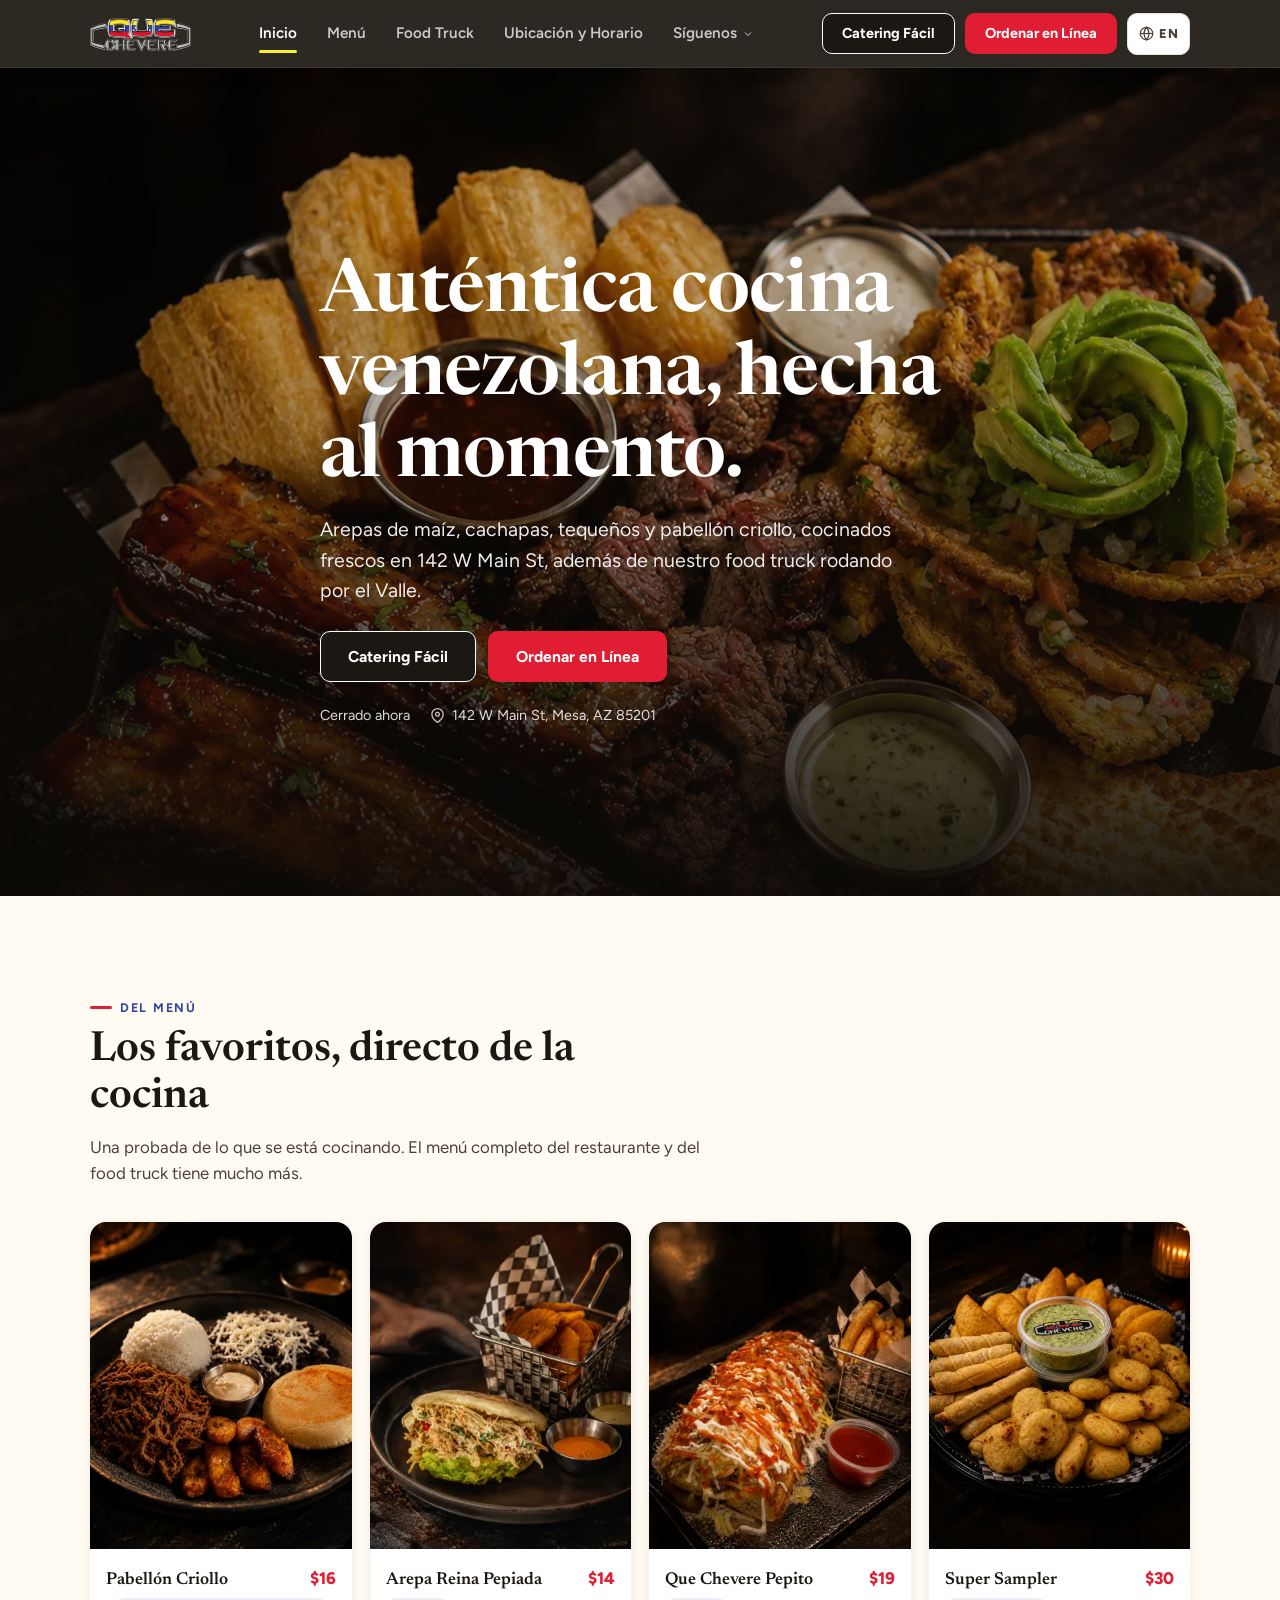
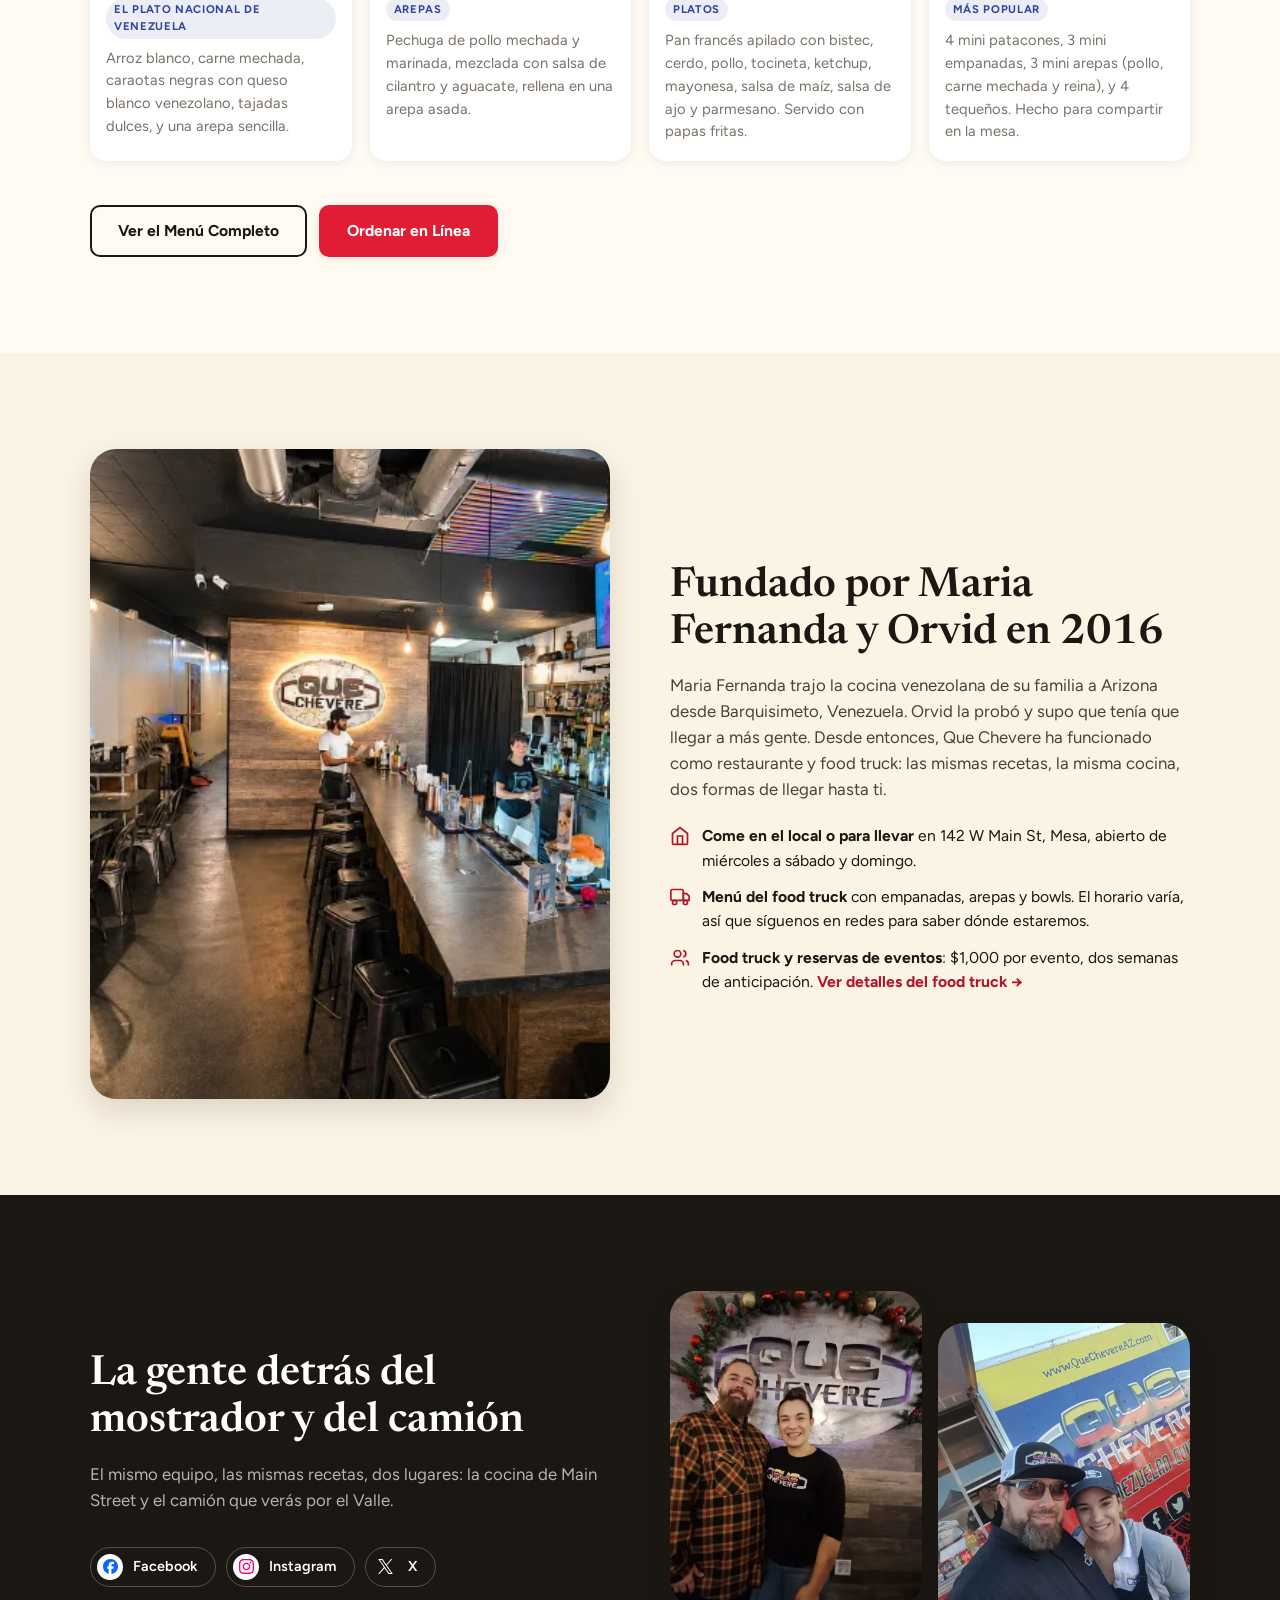
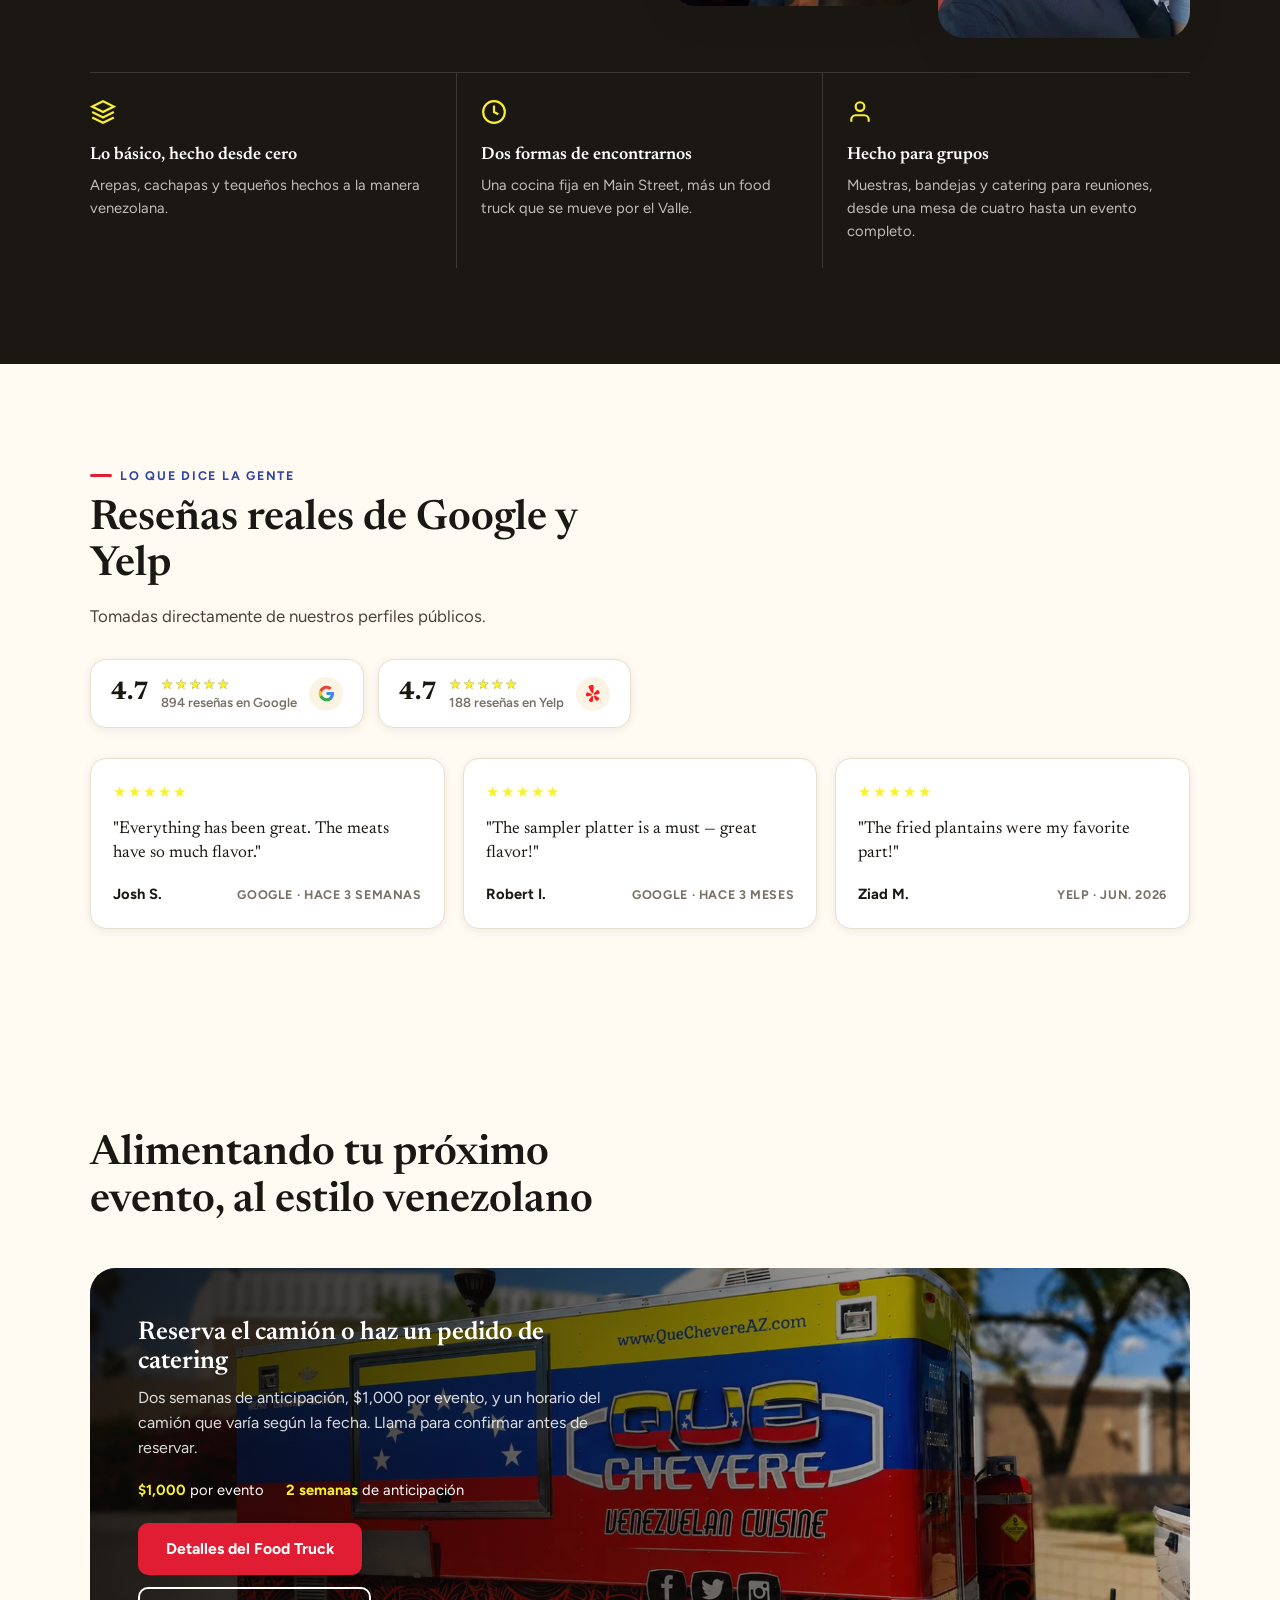
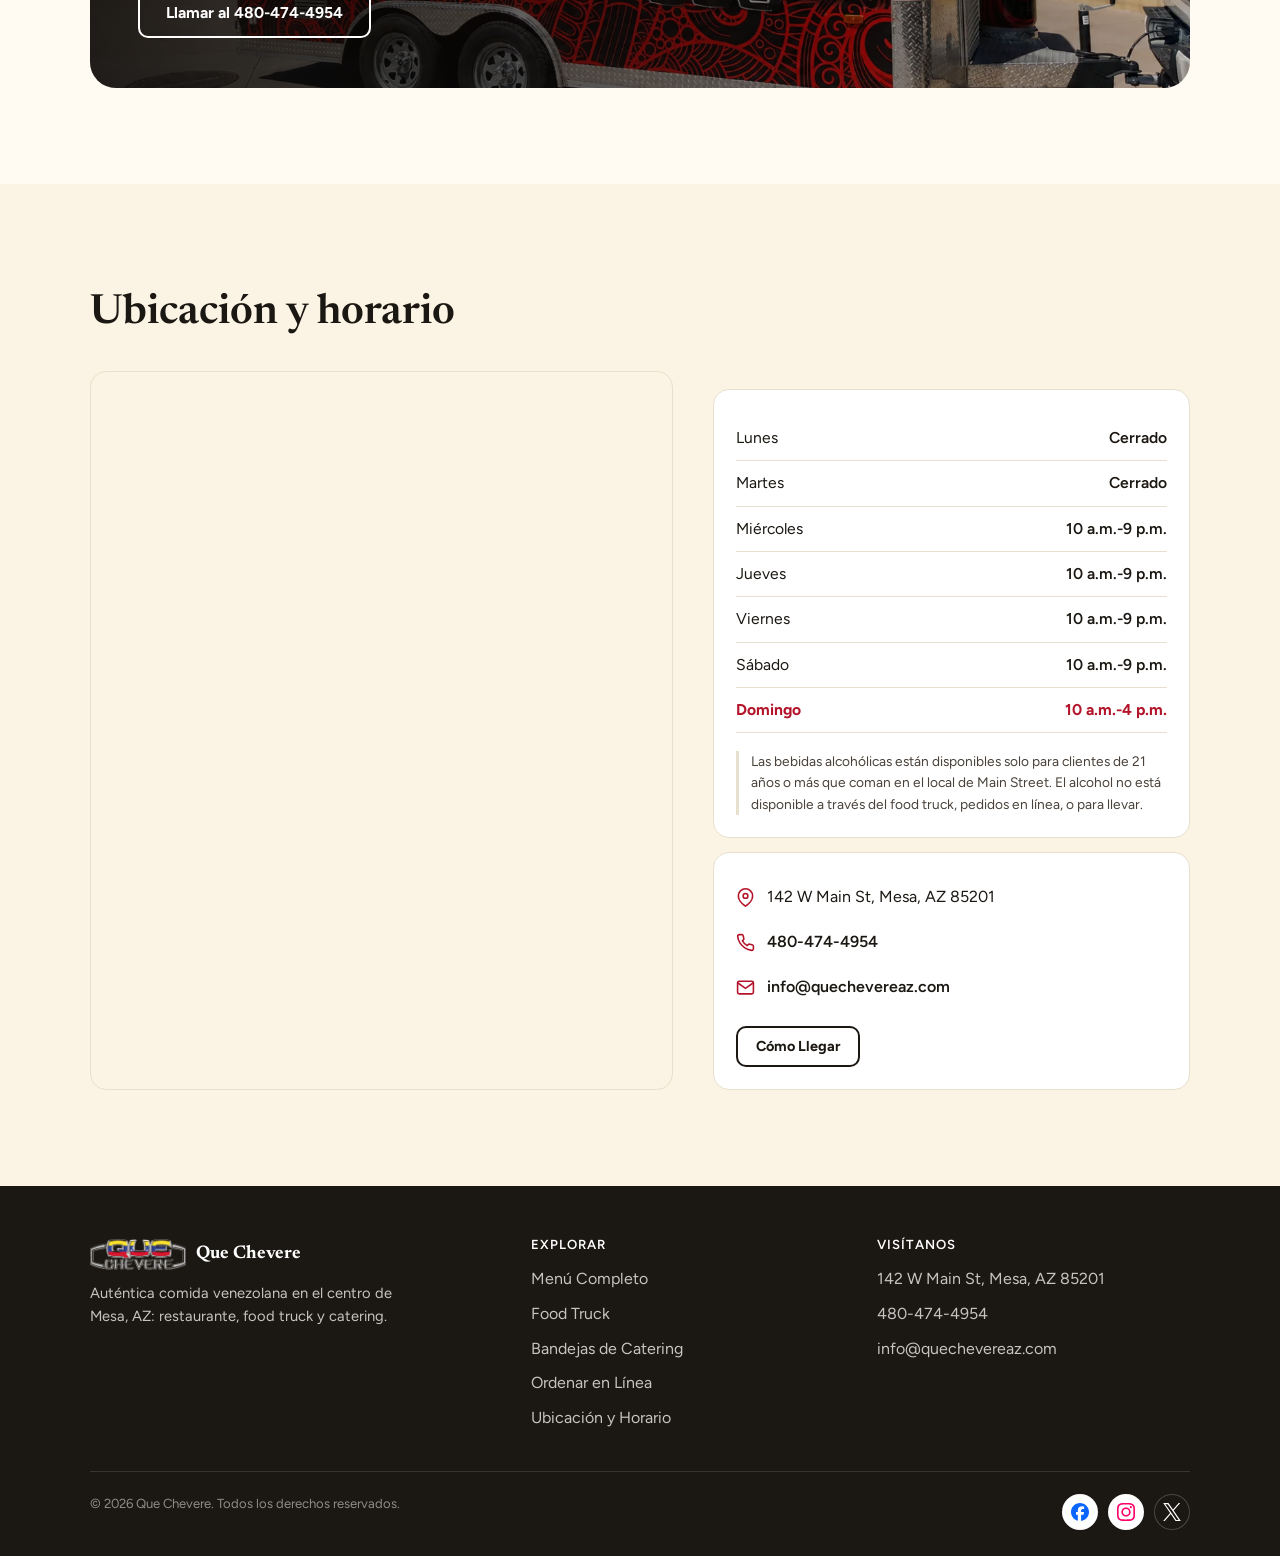
==== es/index.html @ 9b267c48 "Accessibility, SEO, and image-path fixes from the audit findings Fixes 8 accessibility items (contra" ====
<!DOCTYPE html>
<html lang="es">
<head>
<meta charset="UTF-8">
<meta name="viewport" content="width=device-width, initial-scale=1">
<title data-i18n="home.meta_title">Que Chevere: Auténtico Restaurante y Food Truck Venezolano en Mesa, AZ</title>
<meta name="description" content="Que Chevere sirve arepas, cachapas, tequeños y pabellón criollo venezolanos hechos desde cero en el centro de Mesa, AZ. Come en el local, pide en línea, o encuentra nuestro food truck. 142 W Main St, Mesa, AZ 85201." data-i18n-content="home.meta_desc">
<link rel="canonical" href="https://quechevereaz.com/es/">
<link rel="alternate" hreflang="en" href="https://quechevereaz.com/">
<link rel="alternate" hreflang="es" href="https://quechevereaz.com/es/">
<link rel="alternate" hreflang="x-default" href="https://quechevereaz.com/">
<meta property="og:title" content="Que Chevere: Auténtico Restaurante y Food Truck Venezolano en Mesa, AZ" data-i18n-content="home.og_title">
<meta property="og:description" content="Arepas, cachapas, tequeños y pabellón criollo venezolanos, hechos desde cero. Come en el local, pide en línea, o encuentra nuestro food truck por todo el Valle." data-i18n-content="home.og_desc">
<meta property="og:type" content="website">
<meta property="og:url" content="https://quechevereaz.com/es/">
<meta property="og:image" content="https://quechevereaz.com/assets/images-optimized/house-grill-platter-1122w.webp">
<meta name="twitter:card" content="summary_large_image">
<meta name="twitter:title" content="Que Chevere: Auténtico Restaurante y Food Truck Venezolano en Mesa, AZ" data-i18n-content="home.og_title">
<meta name="twitter:description" content="Arepas, cachapas, tequeños y pabellón criollo venezolanos, hechos desde cero. Come en el local, pide en línea, o encuentra nuestro food truck por todo el Valle." data-i18n-content="home.og_desc">
<meta name="twitter:image" content="https://quechevereaz.com/assets/images-optimized/house-grill-platter-1122w.webp">
<meta name="theme-color" content="#31459E">
<link rel="icon" href="../assets/images-optimized/logo-400w.webp" type="image/webp">
<link rel="apple-touch-icon" href="../assets/images-optimized/logo-400w.webp">
<link rel="stylesheet" href="../assets/css/style.css">
<script type="application/ld+json">
{
  "@context": "https://schema.org",
  "@type": "Restaurant",
  "@id": "https://quechevereaz.com/#restaurant",
  "name": "Que Chevere",
  "servesCuisine": "Venezuelan",
  "url": "https://quechevereaz.com/",
  "telephone": "+1-480-474-4954",
  "email": "info@quechevereaz.com",
  "image": "https://quechevereaz.com/assets/images-optimized/house-grill-platter-1122w.webp",
  "address": {
    "@type": "PostalAddress",
    "streetAddress": "142 W Main St",
    "addressLocality": "Mesa",
    "addressRegion": "AZ",
    "postalCode": "85201",
    "addressCountry": "US"
  },
  "menu": "https://quechevereaz.com/menu.html",
  "priceRange": "$$",
  "acceptsReservations": false,
  "openingHoursSpecification": [
    { "@type": "OpeningHoursSpecification", "dayOfWeek": ["Wednesday","Thursday","Friday","Saturday"], "opens": "10:00", "closes": "21:00" },
    { "@type": "OpeningHoursSpecification", "dayOfWeek": "Sunday", "opens": "10:00", "closes": "16:00" }
  ],
  "sameAs": [
    "https://www.facebook.com/quechevereaz/",
    "https://www.instagram.com/quechevereaz",
    "https://x.com/quechevereaz"
  ]
}
</script>
</head>
<body class="has-mobile-bar">
<a class="skip-link" href="#main">Skip to content</a>

<header class="site-header">
  <div class="container">
    <a href="../index.html" class="brand">
      <img src="../assets/images-optimized/logo-400w.webp" alt="Que Chevere logo">
    </a>
    <nav class="main-nav" aria-label="Primary">
      <a href="../index.html" class="is-active" data-i18n="nav.home">Inicio</a>
      <a href="../menu.html" data-i18n="nav.menu">Menú</a>
      <a href="../catering.html" data-i18n="nav.catering">Food Truck</a>
      <a href="../index.html#location" data-i18n="nav.location">Ubicación y Horario</a>
      <div class="nav-dropdown">
        <button class="nav-dropdown__btn" type="button" aria-expanded="false" data-dropdown-toggle>
          <span data-i18n="nav.follow">Síguenos</span>
          <svg viewBox="0 0 24 24" fill="none" stroke="currentColor" stroke-width="2" aria-hidden="true"><polyline points="6 9 12 15 18 9"/></svg>
        </button>
        <div class="nav-dropdown__panel" data-dropdown-panel>
          <a href="https://www.facebook.com/quechevereaz/" target="_blank" rel="noopener"><svg viewBox="0 0 24 24" fill="#0866FF" aria-hidden="true"><path d="M9.101 23.691v-7.98H6.627v-3.667h2.474v-1.58c0-4.085 1.848-5.978 5.858-5.978.401 0 .955.042 1.468.103a8.68 8.68 0 0 1 1.141.195v3.325a8.623 8.623 0 0 0-.653-.036 26.805 26.805 0 0 0-.733-.009c-.707 0-1.259.096-1.675.309a1.686 1.686 0 0 0-.679.622c-.258.42-.374.995-.374 1.752v1.297h3.919l-.386 2.103-.287 1.564h-3.246v8.245C19.396 23.238 24 18.179 24 12.044c0-6.627-5.373-12-12-12s-12 5.373-12 12c0 5.628 3.874 10.35 9.101 11.647Z"/></svg>Facebook</a>
          <a href="https://www.instagram.com/quechevereaz" target="_blank" rel="noopener"><svg viewBox="0 0 24 24" fill="#FF0069" aria-hidden="true"><path d="M7.0301.084c-1.2768.0602-2.1487.264-2.911.5634-.7888.3075-1.4575.72-2.1228 1.3877-.6652.6677-1.075 1.3368-1.3802 2.127-.2954.7638-.4956 1.6365-.552 2.914-.0564 1.2775-.0689 1.6882-.0626 4.947.0062 3.2586.0206 3.6671.0825 4.9473.061 1.2765.264 2.1482.5635 2.9107.308.7889.72 1.4573 1.388 2.1228.6679.6655 1.3365 1.0743 2.1285 1.38.7632.295 1.6361.4961 2.9134.552 1.2773.056 1.6884.069 4.9462.0627 3.2578-.0062 3.6675-.0207 4.9478-.0814 1.28-.0607 2.1468-.2652 2.9107-.5633.7889-.3086 1.4578-.72 2.1228-1.388.665-.668 1.0745-1.3378 1.3795-2.1284.2957-.7632.4966-1.636.552-2.9124.056-1.2809.0692-1.6898.063-4.948-.0063-3.2583-.021-3.6668-.0817-4.9465-.0607-1.2797-.264-2.1487-.5633-2.9117-.3084-.7889-.72-1.4568-1.3876-2.1228C21.3053.9328 20.6362.5231 19.8442.218c-.7636-.2951-1.6361-.4966-2.9134-.552C15.653-.3906 15.242-.4032 11.9838-.397c-3.2583.0063-3.6662.0207-4.9537.0814m.1416 21.6748c-1.1706-.0511-1.8063-.246-2.2295-.4094-.5605-.216-.96-.4762-1.3807-.895-.4208-.4188-.6817-.8181-.899-1.378-.1644-.4231-.3607-1.0588-.4138-2.2294-.0575-1.2655-.0703-1.6398-.0776-4.8341-.0073-3.1943.0044-3.5685.0587-4.834.05-1.1698.2465-1.8063.4099-2.2294.216-.5613.4755-.96.895-1.3805.4194-.4205.8181-.6816 1.3783-.899.4224-.1652 1.0581-.3607 2.2286-.4138 1.2655-.0576 1.6399-.0703 4.8341-.0776 3.1942-.0073 3.5686.0044 4.8349.0587 1.1706.0511 1.8063.246 2.2294.4099.5606.216.9601.4755 1.3806.895.4205.4195.6817.818.899 1.3783.1653.4225.3608 1.0581.4138 2.2287.0576 1.2655.0704 1.6399.0776 4.8341.0073 3.1943-.0044 3.5686-.0587 4.834-.0511 1.1706-.246 1.8063-.4093 2.2295-.216.5613-.4762.9601-.895 1.3807-.419.4207-.8182.6816-1.3784.899-.4224.1653-1.058.3608-2.228.4138-1.2656.0576-1.6399.0703-4.8342.0776-3.1943.0073-3.5686-.0043-4.834-.0587M16.953 5.5866A1.44 1.44 0 1 0 18.39 4.144a1.44 1.44 0 0 0-1.437 1.4426M5.8385 12.012c.0069 3.4022 2.7729 6.1552 6.1747 6.1483 3.4018-.0069 6.157-2.7737 6.1502-6.1759-.0069-3.4022-2.7737-6.1553-6.1759-6.1484-3.4018.0069-6.155 2.7729-6.148 6.176m2.164-.0044A3.9998 3.9998 0 1 1 12.0044 16a4.0002 4.0002 0 0 1-4.0019-3.9924"/></svg>Instagram</a>
          <a href="https://x.com/quechevereaz" target="_blank" rel="noopener"><svg viewBox="0 0 24 24" fill="#1B1712" aria-hidden="true"><path d="M14.234 10.162 22.977 0h-2.072l-7.591 8.824L7.251 0H.258l9.168 13.343L.258 24H2.33l8.016-9.318L16.749 24h6.993zm-2.837 3.299-.929-1.329L3.076 1.56h3.182l5.965 8.532.929 1.329 7.754 11.09h-3.182z"/></svg>X</a>
        </div>
      </div>
    </nav>
    <div class="header-actions">
      <a href="../platters.html" class="btn btn-sm btn-catering" data-i18n="header.catering">Catering Fácil</a>
      <a href="https://my-site-109978-105530.square.site/" target="_blank" rel="noopener" class="btn btn-primary btn-sm btn-order" data-i18n="header.order">Ordenar en Línea</a>
      <button class="lang-toggle" type="button" data-lang-toggle aria-label="Switch to Spanish">
        <svg viewBox="0 0 24 24" fill="none" stroke="currentColor" stroke-width="2" aria-hidden="true"><circle cx="12" cy="12" r="10"/><path d="M2 12h20"/><path d="M12 2a15.3 15.3 0 0 1 4 10 15.3 15.3 0 0 1-4 10 15.3 15.3 0 0 1-4-10 15.3 15.3 0 0 1 4-10z"/></svg>
        <span data-lang-label>ES</span>
      </button>
      <button class="nav-toggle" aria-label="Abrir menú" aria-expanded="false" aria-controls="mobile-nav" data-i18n-aria-label="navtoggle.aria_open">
        <svg viewBox="0 0 24 24" fill="none" stroke="currentColor" stroke-width="2" aria-hidden="true"><path d="M4 7h16M4 12h16M4 17h16"/></svg>
      </button>
    </div>
  </div>
</header>
<nav class="mobile-nav" aria-label="Mobile" id="mobile-nav">
  <a href="../index.html" data-i18n="nav.home">Inicio</a>
  <a href="../menu.html" data-i18n="nav.menu">Menú</a>
  <a href="../catering.html" data-i18n="nav.catering">Food Truck</a>
  <a href="../index.html#location" data-i18n="nav.location">Ubicación y Horario</a>
  <div class="nav-dropdown">
    <button class="nav-dropdown__btn" type="button" aria-expanded="false" data-dropdown-toggle>
      <span data-i18n="nav.follow">Síguenos</span>
      <svg viewBox="0 0 24 24" fill="none" stroke="currentColor" stroke-width="2" aria-hidden="true"><polyline points="6 9 12 15 18 9"/></svg>
    </button>
    <div class="nav-dropdown__panel" data-dropdown-panel>
      <a href="https://www.facebook.com/quechevereaz/" target="_blank" rel="noopener"><svg viewBox="0 0 24 24" fill="#0866FF" aria-hidden="true"><path d="M9.101 23.691v-7.98H6.627v-3.667h2.474v-1.58c0-4.085 1.848-5.978 5.858-5.978.401 0 .955.042 1.468.103a8.68 8.68 0 0 1 1.141.195v3.325a8.623 8.623 0 0 0-.653-.036 26.805 26.805 0 0 0-.733-.009c-.707 0-1.259.096-1.675.309a1.686 1.686 0 0 0-.679.622c-.258.42-.374.995-.374 1.752v1.297h3.919l-.386 2.103-.287 1.564h-3.246v8.245C19.396 23.238 24 18.179 24 12.044c0-6.627-5.373-12-12-12s-12 5.373-12 12c0 5.628 3.874 10.35 9.101 11.647Z"/></svg>Facebook</a>
      <a href="https://www.instagram.com/quechevereaz" target="_blank" rel="noopener"><svg viewBox="0 0 24 24" fill="#FF0069" aria-hidden="true"><path d="M7.0301.084c-1.2768.0602-2.1487.264-2.911.5634-.7888.3075-1.4575.72-2.1228 1.3877-.6652.6677-1.075 1.3368-1.3802 2.127-.2954.7638-.4956 1.6365-.552 2.914-.0564 1.2775-.0689 1.6882-.0626 4.947.0062 3.2586.0206 3.6671.0825 4.9473.061 1.2765.264 2.1482.5635 2.9107.308.7889.72 1.4573 1.388 2.1228.6679.6655 1.3365 1.0743 2.1285 1.38.7632.295 1.6361.4961 2.9134.552 1.2773.056 1.6884.069 4.9462.0627 3.2578-.0062 3.6675-.0207 4.9478-.0814 1.28-.0607 2.1468-.2652 2.9107-.5633.7889-.3086 1.4578-.72 2.1228-1.388.665-.668 1.0745-1.3378 1.3795-2.1284.2957-.7632.4966-1.636.552-2.9124.056-1.2809.0692-1.6898.063-4.948-.0063-3.2583-.021-3.6668-.0817-4.9465-.0607-1.2797-.264-2.1487-.5633-2.9117-.3084-.7889-.72-1.4568-1.3876-2.1228C21.3053.9328 20.6362.5231 19.8442.218c-.7636-.2951-1.6361-.4966-2.9134-.552C15.653-.3906 15.242-.4032 11.9838-.397c-3.2583.0063-3.6662.0207-4.9537.0814m.1416 21.6748c-1.1706-.0511-1.8063-.246-2.2295-.4094-.5605-.216-.96-.4762-1.3807-.895-.4208-.4188-.6817-.8181-.899-1.378-.1644-.4231-.3607-1.0588-.4138-2.2294-.0575-1.2655-.0703-1.6398-.0776-4.8341-.0073-3.1943.0044-3.5685.0587-4.834.05-1.1698.2465-1.8063.4099-2.2294.216-.5613.4755-.96.895-1.3805.4194-.4205.8181-.6816 1.3783-.899.4224-.1652 1.0581-.3607 2.2286-.4138 1.2655-.0576 1.6399-.0703 4.8341-.0776 3.1942-.0073 3.5686.0044 4.8349.0587 1.1706.0511 1.8063.246 2.2294.4099.5606.216.9601.4755 1.3806.895.4205.4195.6817.818.899 1.3783.1653.4225.3608 1.0581.4138 2.2287.0576 1.2655.0704 1.6399.0776 4.8341.0073 3.1943-.0044 3.5686-.0587 4.834-.0511 1.1706-.246 1.8063-.4093 2.2295-.216.5613-.4762.9601-.895 1.3807-.419.4207-.8182.6816-1.3784.899-.4224.1653-1.058.3608-2.228.4138-1.2656.0576-1.6399.0703-4.8342.0776-3.1943.0073-3.5686-.0043-4.834-.0587M16.953 5.5866A1.44 1.44 0 1 0 18.39 4.144a1.44 1.44 0 0 0-1.437 1.4426M5.8385 12.012c.0069 3.4022 2.7729 6.1552 6.1747 6.1483 3.4018-.0069 6.157-2.7737 6.1502-6.1759-.0069-3.4022-2.7737-6.1553-6.1759-6.1484-3.4018.0069-6.155 2.7729-6.148 6.176m2.164-.0044A3.9998 3.9998 0 1 1 12.0044 16a4.0002 4.0002 0 0 1-4.0019-3.9924"/></svg>Instagram</a>
      <a href="https://x.com/quechevereaz" target="_blank" rel="noopener"><svg viewBox="0 0 24 24" fill="#1B1712" aria-hidden="true"><path d="M14.234 10.162 22.977 0h-2.072l-7.591 8.824L7.251 0H.258l9.168 13.343L.258 24H2.33l8.016-9.318L16.749 24h6.993zm-2.837 3.299-.929-1.329L3.076 1.56h3.182l5.965 8.532.929 1.329 7.754 11.09h-3.182z"/></svg>X</a>
    </div>
  </div>
  <button class="lang-row" type="button" data-lang-toggle aria-label="Switch to Spanish">
    <span data-lang-label-full>Español</span>
    <svg viewBox="0 0 24 24" fill="none" stroke="currentColor" stroke-width="2" aria-hidden="true"><circle cx="12" cy="12" r="10"/><path d="M2 12h20"/><path d="M12 2a15.3 15.3 0 0 1 4 10 15.3 15.3 0 0 1-4 10 15.3 15.3 0 0 1-4-10 15.3 15.3 0 0 1 4-10z"/></svg>
  </button>
  <div class="cta-row">
    <a href="https://my-site-109978-105530.square.site/" target="_blank" rel="noopener" class="btn btn-primary" data-i18n="header.order">Ordenar en Línea</a>
    <a href="../platters.html" class="btn btn-catering" data-i18n="header.catering">Catering Fácil</a>
  </div>
</nav>

<main id="main">

  <!-- ============ HERO ============ -->
  <section class="hero">
    <img
      src="../assets/images-optimized/house-grill-platter-1122w.webp"
      srcset="../assets/images-optimized/house-grill-platter-400w.webp 400w, ../assets/images-optimized/house-grill-platter-800w.webp 800w, ../assets/images-optimized/house-grill-platter-1122w.webp 1122w"
      sizes="100vw"
      alt="A shareable Que Chevere grill platter with churrasco, ribs, tostones, avocado, and dipping sauces"
      fetchpriority="high" decoding="async">
    <div class="container hero-content">
      <h1 data-i18n="home.hero_title">Auténtica cocina venezolana, hecha al momento.</h1>
      <p class="hero-sub" data-i18n="home.hero_sub">Arepas de maíz, cachapas, tequeños y pabellón criollo, cocinados frescos en 142 W Main St, además de nuestro food truck rodando por el Valle.</p>
      <div class="cta-row">
        <a href="../platters.html" class="btn btn-catering" data-i18n="header.catering">Catering Fácil</a>
        <a href="https://my-site-109978-105530.square.site/" target="_blank" rel="noopener" class="btn btn-primary" data-i18n="header.order">Ordenar en Línea</a>
      </div>
      <div class="hero-meta">
        <span data-hours-status>Checking hours…</span>
        <span>
          <svg viewBox="0 0 24 24" fill="none" stroke="currentColor" stroke-width="2" aria-hidden="true"><path d="M21 10c0 7-9 13-9 13s-9-6-9-13a9 9 0 0 1 18 0z"/><circle cx="12" cy="10" r="3"/></svg>
          <span data-i18n="home.hero_address_label">142 W Main St, Mesa, AZ 85201</span>
        </span>
      </div>
    </div>
  </section>

  <!-- ============ FAN FAVORITES (food proof + featured dish cards) ============ -->
  <section id="menu">
    <div class="container">
      <span class="eyebrow" data-i18n="home.favs_eyebrow">Del Menú</span>
      <h2 class="section-heading" data-i18n="home.favs_heading">Los favoritos, directo de la cocina</h2>
      <p class="section-lede" data-i18n="home.favs_lede">Una probada de lo que se está cocinando. El menú completo del restaurante y del food truck tiene mucho más.</p>

      <div class="dish-grid">
        <article class="dish-card">
          <div class="dish-card__media">
            <img src="../assets/images-optimized/pabellon-criollo-800w.webp"
                 srcset="../assets/images-optimized/pabellon-criollo-400w.webp 400w, ../assets/images-optimized/pabellon-criollo-800w.webp 800w, ../assets/images-optimized/pabellon-criollo-1122w.webp 1122w"
                 sizes="(min-width: 1080px) 25vw, (min-width: 640px) 50vw, 100vw"
                 alt="Pabellón Criollo with shredded beef, black beans, white rice, sweet plantains, and arepa" loading="lazy" decoding="async">
          </div>
          <div class="dish-card__body">
            <div class="dish-card__top">
              <span class="dish-card__name">Pabellón Criollo</span>
              <span class="dish-card__price">$16</span>
            </div>
            <span class="dish-card__tag" data-i18n="home.card2_tag">El Plato Nacional de Venezuela</span>
            <p class="dish-card__desc" data-i18n="home.card2_desc">Arroz blanco, carne mechada, caraotas negras con queso blanco venezolano, tajadas dulces, y una arepa sencilla.</p>
          </div>
        </article>

        <article class="dish-card">
          <div class="dish-card__media">
            <img src="../assets/images-optimized/reina-pepiada-800w.webp"
                 srcset="../assets/images-optimized/reina-pepiada-400w.webp 400w, ../assets/images-optimized/reina-pepiada-800w.webp 800w, ../assets/images-optimized/reina-pepiada-1122w.webp 1122w"
                 sizes="(min-width: 1080px) 25vw, (min-width: 640px) 50vw, 100vw"
                 alt="Arepa Reina Pepiada stuffed with marinated shredded chicken, cilantro sauce, and avocado" loading="lazy" decoding="async">
          </div>
          <div class="dish-card__body">
            <div class="dish-card__top">
              <span class="dish-card__name">Arepa Reina Pepiada</span>
              <span class="dish-card__price">$14</span>
            </div>
            <span class="dish-card__tag" data-i18n="home.card3_tag">Arepas</span>
            <p class="dish-card__desc" data-i18n="home.card3_desc">Pechuga de pollo mechada y marinada, mezclada con salsa de cilantro y aguacate, rellena en una arepa asada.</p>
          </div>
        </article>

        <article class="dish-card">
          <div class="dish-card__media">
            <img src="../assets/images-optimized/pepito-800w.webp"
                 srcset="../assets/images-optimized/pepito-400w.webp 400w, ../assets/images-optimized/pepito-800w.webp 800w, ../assets/images-optimized/pepito-1122w.webp 1122w"
                 sizes="(min-width: 1080px) 25vw, (min-width: 640px) 50vw, 100vw"
                 alt="Que Chevere Pepito, a stuffed French bread sandwich with steak, pork, chicken, bacon, and cheese" loading="lazy" decoding="async">
          </div>
          <div class="dish-card__body">
            <div class="dish-card__top">
              <span class="dish-card__name">Que Chevere Pepito</span>
              <span class="dish-card__price">$19</span>
            </div>
            <span class="dish-card__tag" data-i18n="home.card4_tag">Platos</span>
            <p class="dish-card__desc" data-i18n="home.card4_desc">Pan francés apilado con bistec, cerdo, pollo, tocineta, ketchup, mayonesa, salsa de maíz, salsa de ajo y parmesano. Servido con papas fritas.</p>
          </div>
        </article>

        <article class="dish-card">
          <div class="dish-card__media">
            <img src="../assets/images-optimized/pasapalos-sampler-800w.webp"
                 srcset="../assets/images-optimized/pasapalos-sampler-400w.webp 400w, ../assets/images-optimized/pasapalos-sampler-800w.webp 800w, ../assets/images-optimized/pasapalos-sampler-1122w.webp 1122w"
                 sizes="(min-width: 1080px) 25vw, (min-width: 640px) 50vw, 100vw"
                 alt="Super Sampler platter with tequeños, mini empanadas, and mini arepas at Que Chevere" loading="lazy" decoding="async">
          </div>
          <div class="dish-card__body">
            <div class="dish-card__top">
              <span class="dish-card__name">Super Sampler</span>
              <span class="dish-card__price">$30</span>
            </div>
            <span class="dish-card__tag" data-i18n="home.card1_tag">Más Popular</span>
            <p class="dish-card__desc" data-i18n="home.card1_desc">4 mini patacones, 3 mini empanadas, 3 mini arepas (pollo, carne mechada y reina), y 4 tequeños. Hecho para compartir en la mesa.</p>
          </div>
        </article>
      </div>

      <div class="cta-row mt-lg">
        <a href="../menu.html" class="btn btn-outline-dark" data-i18n="home.see_full_menu">Ver el Menú Completo</a>
        <a href="https://my-site-109978-105530.square.site/" target="_blank" rel="noopener" class="btn btn-primary" data-i18n="header.order">Ordenar en Línea</a>
      </div>
    </div>
  </section>

  <!-- ============ STORY / TWO WAYS TO EAT ============ -->
  <section class="band-paper-dim">
    <div class="container split">
      <div class="split-media">
        <img src="../assets/images-optimized/restaurant-interior-800w.webp"
             srcset="../assets/images-optimized/restaurant-interior-400w.webp 400w, ../assets/images-optimized/restaurant-interior-800w.webp 800w, ../assets/images-optimized/restaurant-interior-1600w.webp 1600w"
             sizes="(min-width: 900px) 50vw, 100vw"
             alt="Que Chevere dining room interior in downtown Mesa" loading="lazy" decoding="async">
      </div>
      <div class="split-body">
        <h2 class="section-heading" data-i18n="home.story_heading">Fundado por Maria Fernanda y Orvid en 2016</h2>
        <p class="section-lede" data-i18n="home.story_lede">Maria Fernanda trajo la cocina venezolana de su familia a Arizona desde Barquisimeto, Venezuela. Orvid la probó y supo que tenía que llegar a más gente. Desde entonces, Que Chevere ha funcionado como restaurante y food truck: las mismas recetas, la misma cocina, dos formas de llegar hasta ti.</p>
        <ul class="fact-list">
          <li>
            <svg viewBox="0 0 24 24" fill="none" stroke="currentColor" stroke-width="2" aria-hidden="true"><path d="M3 9l9-7 9 7v11a2 2 0 0 1-2 2H5a2 2 0 0 1-2-2z"/><path d="M9 22V12h6v10"/></svg>
            <span data-i18n-html="home.fact1_html"><strong>Come en el local o para llevar</strong> en 142 W Main St, Mesa, abierto de miércoles a sábado y domingo.</span>
          </li>
          <li>
            <svg viewBox="0 0 24 24" fill="none" stroke="currentColor" stroke-width="2" aria-hidden="true"><rect x="1" y="3" width="15" height="13" rx="2"/><path d="M16 8h4l3 3v5h-7z"/><circle cx="5.5" cy="18.5" r="2.5"/><circle cx="18.5" cy="18.5" r="2.5"/></svg>
            <span data-i18n-html="home.fact2_html"><strong>Menú del food truck</strong> con empanadas, arepas y bowls. El horario varía, así que síguenos en redes para saber dónde estaremos.</span>
          </li>
          <li>
            <svg viewBox="0 0 24 24" fill="none" stroke="currentColor" stroke-width="2" aria-hidden="true"><path d="M16 21v-2a4 4 0 0 0-4-4H6a4 4 0 0 0-4 4v2"/><circle cx="9" cy="7" r="4"/><path d="M22 21v-2a4 4 0 0 0-3-3.87"/><path d="M16 3.13a4 4 0 0 1 0 7.75"/></svg>
            <span data-i18n-html="home.fact3_html"><strong>Food truck y reservas de eventos</strong>: $1,000 por evento, dos semanas de anticipación. <a href="../catering.html" style="color:var(--red); font-weight:700;">Ver detalles del food truck →</a></span>
          </li>
        </ul>
      </div>
    </div>
  </section>

  <!-- ============ TRUST / TEAM / SOCIAL ============ -->
  <section class="band-dark">
    <div class="container">
      <div class="split reverse">
        <div class="split-body">
          <h2 class="section-heading" data-i18n="home.team_heading">La gente detrás del mostrador y del camión</h2>
          <p class="section-lede muted" data-i18n="home.team_lede">El mismo equipo, las mismas recetas, dos lugares: la cocina de Main Street y el camión que verás por el Valle.</p>
          <div class="social-row">
            <a class="social-pill" href="https://www.facebook.com/quechevereaz/" target="_blank" rel="noopener">
              <span class="social-pill__icon"><svg viewBox="0 0 24 24" fill="#0866FF" aria-hidden="true"><path d="M9.101 23.691v-7.98H6.627v-3.667h2.474v-1.58c0-4.085 1.848-5.978 5.858-5.978.401 0 .955.042 1.468.103a8.68 8.68 0 0 1 1.141.195v3.325a8.623 8.623 0 0 0-.653-.036 26.805 26.805 0 0 0-.733-.009c-.707 0-1.259.096-1.675.309a1.686 1.686 0 0 0-.679.622c-.258.42-.374.995-.374 1.752v1.297h3.919l-.386 2.103-.287 1.564h-3.246v8.245C19.396 23.238 24 18.179 24 12.044c0-6.627-5.373-12-12-12s-12 5.373-12 12c0 5.628 3.874 10.35 9.101 11.647Z"/></svg></span>
              Facebook
            </a>
            <a class="social-pill" href="https://www.instagram.com/quechevereaz" target="_blank" rel="noopener">
              <span class="social-pill__icon"><svg viewBox="0 0 24 24" fill="#FF0069" aria-hidden="true"><path d="M7.0301.084c-1.2768.0602-2.1487.264-2.911.5634-.7888.3075-1.4575.72-2.1228 1.3877-.6652.6677-1.075 1.3368-1.3802 2.127-.2954.7638-.4956 1.6365-.552 2.914-.0564 1.2775-.0689 1.6882-.0626 4.947.0062 3.2586.0206 3.6671.0825 4.9473.061 1.2765.264 2.1482.5635 2.9107.308.7889.72 1.4573 1.388 2.1228.6679.6655 1.3365 1.0743 2.1285 1.38.7632.295 1.6361.4961 2.9134.552 1.2773.056 1.6884.069 4.9462.0627 3.2578-.0062 3.668-.0207 4.9478-.0814 1.28-.0607 2.147-.2652 2.9098-.5633.7889-.3086 1.4578-.72 2.1228-1.3881.665-.6682 1.0745-1.3378 1.3795-2.1284.2957-.7632.4966-1.636.552-2.9124.056-1.2809.0692-1.6898.063-4.948-.0063-3.2583-.021-3.6668-.0817-4.9465-.0607-1.2797-.264-2.1487-.5633-2.9117-.3084-.7889-.72-1.4568-1.3876-2.1228C21.2982 1.33 20.628.9208 19.8378.6165 19.074.321 18.2017.1197 16.9244.0645 15.6471.0093 15.236-.005 11.977.0014 8.718.0076 8.31.0215 7.0301.0839m.1402 21.6932c-1.17-.0509-1.8053-.2453-2.2287-.408-.5606-.216-.96-.4771-1.3819-.895-.422-.4178-.6811-.8186-.9-1.378-.1644-.4234-.3624-1.058-.4171-2.228-.0595-1.2645-.072-1.6442-.079-4.848-.007-3.2037.0053-3.583.0607-4.848.05-1.169.2456-1.805.408-2.2282.216-.5613.4762-.96.895-1.3816.4188-.4217.8184-.6814 1.3783-.9003.423-.1651 1.0575-.3614 2.227-.4171 1.2655-.06 1.6447-.072 4.848-.079 3.2033-.007 3.5835.005 4.8495.0608 1.169.0508 1.8053.2445 2.228.408.5608.216.96.4754 1.3816.895.4217.4194.6816.8176.9005 1.3787.1653.4217.3617 1.056.4169 2.2263.0602 1.2655.0739 1.645.0796 4.848.0058 3.203-.0055 3.5834-.061 4.848-.051 1.17-.245 1.8055-.408 2.2294-.216.5604-.4763.96-.8954 1.3814-.419.4215-.8181.6811-1.3783.9-.4224.1649-1.0577.3617-2.2262.4174-1.2656.0595-1.6448.072-4.8493.079-3.2045.007-3.5825-.006-4.848-.0608M16.953 5.5864A1.44 1.44 0 1 0 18.39 4.144a1.44 1.44 0 0 0-1.437 1.4424M5.8385 12.012c.0067 3.4032 2.7706 6.1557 6.173 6.1493 3.4026-.0065 6.157-2.7701 6.1506-6.1733-.0065-3.4032-2.771-6.1565-6.174-6.1498-3.403.0067-6.156 2.771-6.1496 6.1738M8 12.0077a4 4 0 1 1 4.008 3.9921A3.9996 3.9996 0 0 1 8 12.0077"/></svg></span>
              Instagram
            </a>
            <a class="social-pill" href="https://x.com/quechevereaz" target="_blank" rel="noopener">
              <span class="social-pill__icon social-pill__icon--x"><svg viewBox="0 0 24 24" fill="#FFFFFF" aria-hidden="true"><path d="M14.234 10.162 22.977 0h-2.072l-7.591 8.824L7.251 0H.258l9.168 13.343L.258 24H2.33l8.016-9.318L16.749 24h6.993zm-2.837 3.299-.929-1.329L3.076 1.56h3.182l5.965 8.532.929 1.329 7.754 11.09h-3.182z"/></svg></span>
              X
            </a>
          </div>
        </div>
        <div class="split-media" style="display:grid; grid-template-columns:1fr 1fr; gap:16px;">
          <img src="../assets/images-optimized/owners-store-800w.webp"
               srcset="../assets/images-optimized/owners-store-400w.webp 400w, ../assets/images-optimized/owners-store-800w.webp 800w, ../assets/images-optimized/owners-store-926w.webp 926w"
               sizes="(min-width: 900px) 25vw, 45vw"
               alt="Que Chevere team at the Main Street restaurant" loading="lazy" decoding="async" style="border-radius:var(--radius-lg); box-shadow:var(--shadow-md); aspect-ratio:4/5; object-fit:cover;">
          <img src="../assets/images-optimized/owners-food-truck-800w.webp"
               srcset="../assets/images-optimized/owners-food-truck-400w.webp 400w, ../assets/images-optimized/owners-food-truck-800w.webp 800w, ../assets/images-optimized/owners-food-truck-972w.webp 972w"
               sizes="(min-width: 900px) 25vw, 45vw"
               alt="Que Chevere team at the food truck" loading="lazy" decoding="async" style="border-radius:var(--radius-lg); box-shadow:var(--shadow-md); aspect-ratio:4/5; object-fit:cover; margin-top:32px;">
        </div>
      </div>

      <div class="trust-bar">
        <div class="trust-card">
          <svg viewBox="0 0 24 24" fill="none" stroke="currentColor" stroke-width="2" aria-hidden="true"><path d="M12 2 2 7l10 5 10-5-10-5z"/><path d="M2 17l10 5 10-5"/><path d="M2 12l10 5 10-5"/></svg>
          <h3 data-i18n="home.trust1_h">Lo básico, hecho desde cero</h3>
          <p data-i18n="home.trust1_p">Arepas, cachapas y tequeños hechos a la manera venezolana.</p>
        </div>
        <div class="trust-card">
          <svg viewBox="0 0 24 24" fill="none" stroke="currentColor" stroke-width="2" aria-hidden="true"><circle cx="12" cy="12" r="10"/><path d="M12 6v6l4 2"/></svg>
          <h3 data-i18n="home.trust2_h">Dos formas de encontrarnos</h3>
          <p data-i18n="home.trust2_p">Una cocina fija en Main Street, más un food truck que se mueve por el Valle.</p>
        </div>
        <div class="trust-card">
          <svg viewBox="0 0 24 24" fill="none" stroke="currentColor" stroke-width="2" aria-hidden="true"><path d="M20 21v-2a4 4 0 0 0-4-4H8a4 4 0 0 0-4 4v2"/><circle cx="12" cy="7" r="4"/></svg>
          <h3 data-i18n="home.trust3_h">Hecho para grupos</h3>
          <p data-i18n="home.trust3_p">Muestras, bandejas y catering para reuniones, desde una mesa de cuatro hasta un evento completo.</p>
        </div>
      </div>
    </div>
  </section>

  <!-- ============ REVIEWS ============ -->
  <section id="reviews">
    <div class="container">
      <span class="eyebrow" data-i18n="home.reviews_eyebrow">Lo Que Dice la Gente</span>
      <h2 class="section-heading" data-i18n="home.reviews_heading">Reseñas reales de Google y Yelp</h2>
      <p class="section-lede" data-i18n="home.reviews_lede">Tomadas directamente de nuestros perfiles públicos.</p>

      <div class="rating-badges">
        <div class="rating-badge">
          <span class="rating-badge__score">4.7</span>
          <span class="rating-badge__meta">
            <span class="rating-badge__stars">★★★★★</span>
            <span class="rating-badge__count" data-i18n="home.google_count">894 reseñas en Google</span>
          </span>
          <a class="rating-badge__link" href="https://www.google.com/maps/search/Que+Chevere+142+W+Main+St+Mesa+AZ+85201" target="_blank" rel="noopener" data-i18n-aria-label="home.read_google" aria-label="Leer Más en Google">
            <svg viewBox="0 0 24 24" aria-hidden="true"><path d="M22.56 12.25c0-.78-.07-1.53-.2-2.25H12v4.26h5.92c-.26 1.37-1.04 2.53-2.21 3.31v2.77h3.57c2.08-1.92 3.28-4.74 3.28-8.09z" fill="#4285F4"/><path d="M12 23c2.97 0 5.46-.98 7.28-2.66l-3.57-2.77c-.98.66-2.23 1.06-3.71 1.06-2.86 0-5.29-1.93-6.16-4.53H2.18v2.84C3.99 20.53 7.7 23 12 23z" fill="#34A853"/><path d="M5.84 14.09c-.22-.66-.35-1.36-.35-2.09s.13-1.43.35-2.09V7.07H2.18C1.43 8.55 1 10.22 1 12s.43 3.45 1.18 4.93l2.85-2.22.81-.62z" fill="#FBBC05"/><path d="M12 5.38c1.62 0 3.06.56 4.21 1.64l3.15-3.15C17.45 2.09 14.97 1 12 1 7.7 1 3.99 3.47 2.18 7.07l3.66 2.84c.87-2.6 3.3-4.53 6.16-4.53z" fill="#EA4335"/></svg>
          </a>
        </div>
        <div class="rating-badge">
          <span class="rating-badge__score">4.7</span>
          <span class="rating-badge__meta">
            <span class="rating-badge__stars">★★★★★</span>
            <span class="rating-badge__count" data-i18n="home.yelp_count">188 reseñas en Yelp</span>
          </span>
          <a class="rating-badge__link" href="https://www.yelp.com/biz/que-chevere-mesa" target="_blank" rel="noopener" data-i18n-aria-label="home.read_yelp" aria-label="Leer Más en Yelp">
            <svg viewBox="0 0 24 24" fill="#FF1A1A" aria-hidden="true"><path d="m7.6885 15.1415-3.6715.8483c-.3769.0871-.755.183-1.1452.155-.2611-.0188-.5122-.0414-.7606-.213a1.179 1.179 0 0 1-.331-.3594c-.3486-.5519-.3656-1.3661-.3697-2.0004a6.2874 6.2874 0 0 1 .3314-2.0642 1.857 1.857 0 0 1 .1073-.2474 2.3426 2.3426 0 0 1 .1255-.2165 2.4572 2.4572 0 0 1 .1563-.1975 1.1736 1.1736 0 0 1 .399-.2831 1.082 1.082 0 0 1 .4592-.0837c.2355.0016.5139.052.91.1734.0555.0191.1237.0382.1856.0572.3277.1013.7048.2404 1.1499.3987.6863.2404 1.3663.487 2.0463.7397l1.2117.4423c.2217.0807.4363.18.6412.297.174.0984.3273.2298.4512.387a1.217 1.217 0 0 1 .192.4309 1.2205 1.2205 0 0 1-.872 1.4522c-.0468.0151-.0852.0239-.1085.0293l-1.105.2553-.0031-.001zM18.8208 7.565a1.8506 1.8506 0 0 0-.2042-.1754 2.4082 2.4082 0 0 0-.2077-.1394 2.3607 2.3607 0 0 0-.2269-.109 1.1705 1.1705 0 0 0-.482-.0796 1.0862 1.0862 0 0 0-.4498.1263c-.2107.1048-.4388.2732-.742.5551-.042.0417-.0947.0886-.142.133-.2502.2351-.5286.5252-.8599.863a114.6363 114.6363 0 0 0-1.5166 1.5629l-.8962.9293a4.1897 4.1897 0 0 0-.4466.5483 1.541 1.541 0 0 0-.2364.5459 1.2199 1.2199 0 0 0 .0107.4518l.0046.02a1.218 1.218 0 0 0 1.4184.923 1.162 1.162 0 0 0 .1105-.0213l4.7781-1.104c.3766-.087.7587-.1667 1.097-.3631.2269-.1316.4428-.262.5909-.5252a1.1793 1.1793 0 0 0 .1405-.4683c.0733-.6512-.2668-1.3908-.5403-1.963a6.2792 6.2792 0 0 0-1.2001-1.7103zM8.9703.0754a8.6724 8.6724 0 0 0-.83.1564c-.2754.066-.548.1383-.8146.2236-.868.2844-2.0884.8063-2.295 1.8065-.1165.5655.1595 1.1439.3737 1.66.2595.6254.614 1.1889.9373 1.7777.8543 1.5545 1.7245 3.0993 2.5922 4.6457.259.4617.5416 1.0464 1.043 1.2856a1.058 1.058 0 0 0 .1013.0383c.2248.0851.4699.1016.7041.0471a4.3015 4.3015 0 0 0 .0418-.0097 1.2136 1.2136 0 0 0 .5658-.3397 1.1033 1.1033 0 0 0 .079-.0822c.3463-.435.3454-1.0833.3764-1.6134.1042-1.771.2139-3.5423.3009-5.3142.0332-.6712.1055-1.3333.0655-2.0096-.0328-.5579-.0368-1.1984-.3891-1.6563-.6218-.8073-1.9476-.741-2.8523-.6158zm2.084 15.9505a1.1053 1.1053 0 0 0-1.2306-.4145 1.1398 1.1398 0 0 0-.1526.0633 1.4806 1.4806 0 0 0-.2171.1354c-.1992.1475-.3668.3392-.5196.5315-.0386.049-.074.1143-.12.1562l-.7686 1.0573a113.9168 113.9168 0 0 0-1.2913 1.789c-.278.3895-.5184.7184-.7083 1.0094-.036.0547-.0734.116-.1075.1647-.2277.3522-.3566.6092-.4228.8381a1.0945 1.0945 0 0 0-.046.4721c.0211.1655.0768.3246.1635.467.046.0715.0957.1406.1487.207a2.334 2.334 0 0 0 .1754.1825 1.843 1.843 0 0 0 .2108.1732c.5304.369 1.1112.6342 1.722.8391a6.0958 6.0958 0 0 0 1.5716.3004c.091.0046.1821.0025.2728-.006a2.3878 2.3878 0 0 0 .2506-.0351 2.3862 2.3862 0 0 0 .2447-.071 1.1927 1.1927 0 0 0 .4175-.2658c.1127-.113.1994-.249.2541-.3989.0889-.2214.1473-.5026.1857-.92.0034-.0593.0118-.1305.0177-.1958.0304-.3463.0443-.7531.0666-1.2315.0375-.7357.067-1.4681.0903-2.2026 0 0 .0495-1.3053.0494-1.306.0113-.3008.002-.6342-.0814-.9336a1.396 1.396 0 0 0-.1756-.4054zm8.6754 2.0439c-.1605-.176-.3878-.3514-.7462-.5682-.0518-.0288-.1124-.0674-.1684-.1009-.2985-.1795-.658-.3684-1.078-.5965a120.7615 120.7615 0 0 0-1.9427-1.042l-1.1515-.6107c-.0597-.0175-.1203-.0607-.1766-.0878-.2212-.1058-.4558-.2045-.6992-.2498a1.4915 1.4915 0 0 0-.2545-.0265 1.1527 1.1527 0 0 0-.1648.01 1.1077 1.1077 0 0 0-.9227.9133 1.4186 1.4186 0 0 0 .0159.439c.0563.3065.1932.6096.3346.875l.615 1.1526c.3422.65.6884 1.2963 1.0435 1.9406.229.4202.4196.7799.5982 1.078.0338.056.0721.1163.1011.1682.2173.3584.392.584.569.7458.1146.1107.252.195.4026.247.1583.0525.326.071.4919.0546a2.368 2.368 0 0 0 .251-.0435c.0817-.022.1622-.048.241-.0784a1.863 1.863 0 0 0 .2475-.1143 6.1018 6.1018 0 0 0 1.2818-.9597c.4596-.4522.8659-.9454 1.182-1.51.044-.08.0819-.163.1138-.2483a2.49 2.49 0 0 0 .0773-.2411c.0186-.083.033-.1669.0429-.2513a1.188 1.188 0 0 0-.0565-.491 1.0933 1.0933 0 0 0-.248-.4041zm2.86 3.742a.8523.8523 0 0 1-.111.4236c-.074.132-.178.2377-.3115.3172a.8428.8428 0 0 1-.4385.119.847.847 0 0 1-.4373-.1179.8526.8526 0 0 1-.3125-.3171.8548.8548 0 0 1-.111-.4248c0-.1526.038-.2958.1143-.4294a.8405.8405 0 0 1 .315-.3159.849.849 0 0 1 .4315-.1156.8514.8514 0 0 1 .4294.1144.84.84 0 0 1 .316.3148.8494.8494 0 0 1 .1156.4317zm-.1202 0c0-.1328-.0332-.256-.0996-.3698s-.1564-.2038-.2702-.2702a.7125.7125 0 0 0-.371-.1007.7204.7204 0 0 0-.3698.0996.7487.7487 0 0 0-.2713.2702.7181.7181 0 0 0-.0996.3709c0 .132.0332.2557.0996.371a.7355.7355 0 0 0 .2713.2713.7354.7354 0 0 0 .3698.0985.7205.7205 0 0 0 .3698-.0996.7423.7423 0 0 0 .2702-.2691.7186.7186 0 0 0 .1008-.3721zm-.577.0584.2724.4522h-.1922l-.237-.4052h-.1546v.4052h-.1695v-1.02h.2988c.1268 0 .2195.0247.2783.0744.0595.0496.0892.1252.0892.2267a.2785.2785 0 0 1-.0492.1625c-.032.0466-.0775.0813-.1362.1042zm-.0412-.1408a.1532.1532 0 0 0 .056-.1214c0-.0573-.0164-.0981-.0491-.1225-.0329-.0251-.0847-.0377-.1557-.0377h-.1214v.3285h.1237c.061 0 .1098-.0157.1465-.047z"/></svg>
          </a>
        </div>
      </div>

      <div class="review-grid">
        <article class="review-card">
          <span class="review-card__stars">★★★★★</span>
          <p class="review-card__quote">"Everything has been great. The meats have so much flavor."</p>
          <div class="review-card__meta">
            <span class="review-card__author">Josh S.</span>
            <span class="review-card__source" data-i18n="home.review1_source">Google · hace 3 semanas</span>
          </div>
        </article>

        <article class="review-card">
          <span class="review-card__stars">★★★★★</span>
          <p class="review-card__quote">"The sampler platter is a must — great flavor!"</p>
          <div class="review-card__meta">
            <span class="review-card__author">Robert I.</span>
            <span class="review-card__source" data-i18n="home.review2_source">Google · hace 3 meses</span>
          </div>
        </article>

        <article class="review-card">
          <span class="review-card__stars">★★★★★</span>
          <p class="review-card__quote">"The fried plantains were my favorite part!"</p>
          <div class="review-card__meta">
            <span class="review-card__author">Ziad M.</span>
            <span class="review-card__source" data-i18n="home.review3_source">Yelp · jun. 2026</span>
          </div>
        </article>
      </div>
    </div>
  </section>

  <!-- ============ CATERING TEASER ============ -->
  <section>
    <div class="container">
      <h2 class="section-heading" data-i18n="home.catering_heading">Alimentando tu próximo evento, al estilo venezolano</h2>
      <div class="catering-teaser mt-lg">
        <img src="../assets/images-optimized/trailer-1600w.webp"
             srcset="../assets/images-optimized/trailer-400w.webp 400w, ../assets/images-optimized/trailer-800w.webp 800w, ../assets/images-optimized/trailer-1600w.webp 1600w"
             sizes="100vw"
             alt="The Que Chevere food truck" loading="lazy" decoding="async">
        <div class="catering-teaser-body">
          <h3 style="font-family:var(--font-display); font-size:1.6rem;" data-i18n="home.catering_body_h">Reserva el camión o haz un pedido de catering</h3>
          <p style="margin-top:10px; color:rgba(255,255,255,0.85);" data-i18n="home.catering_body_p">Dos semanas de anticipación, $1,000 por evento, y un horario del camión que varía según la fecha. Llama para confirmar antes de reservar.</p>
          <div class="catering-facts">
            <span data-i18n-html="home.catering_fact1_html"><b>$1,000</b> por evento</span>
            <span data-i18n-html="home.catering_fact2_html"><b>2 semanas</b> de anticipación</span>
          </div>
          <div class="cta-row" style="margin-top:22px;">
            <a href="../catering.html" class="btn btn-primary" data-i18n="home.catering_details_btn">Detalles del Food Truck</a>
            <a href="tel:+14804744954" class="btn btn-outline" data-i18n="mobile.call">Llamar al 480-474-4954</a>
          </div>
        </div>
      </div>
    </div>
  </section>

  <!-- ============ LOCATION & HOURS ============ -->
  <section id="location" class="band-paper-dim">
    <div class="container">
      <h2 class="section-heading" data-i18n="home.location_heading">Ubicación y horario</h2>
      <div class="location-grid">
        <div class="map-embed">
          <iframe
            src="https://www.google.com/maps/embed?pb=!1m18!1m12!1m3!1d3330.3021129683752!2d-111.835617!3d33.4153671!2m3!1f0!2f0!3f0!3m2!1i1024!2i768!4f13.1!3m3!1m2!1s0x872ba7b6ba7a7f9d%3A0xb6351d45787306ad!2sQue%20Chevere!5e0!3m2!1sen!2sus!4v1784074271092!5m2!1sen!2sus"
            title="Map to Que Chevere, 142 W Main St, Mesa, AZ 85201"
            loading="lazy" referrerpolicy="strict-origin-when-cross-origin"></iframe>
        </div>
        <div>
          <div class="contact-card">
            <table class="hours-table">
              <caption class="sr-only" data-i18n="home.hours_caption">Horario semanal de Que Chevere</caption>
              <tbody>
                <tr data-day="mon"><th scope="row" data-i18n="home.day_mon">Lunes</th><td data-i18n="home.closed">Cerrado</td></tr>
                <tr data-day="tue"><th scope="row" data-i18n="home.day_tue">Martes</th><td data-i18n="home.closed">Cerrado</td></tr>
                <tr data-day="wed"><th scope="row" data-i18n="home.day_wed">Miércoles</th><td data-i18n="home.hours_wedsat">10 a.m.-9 p.m.</td></tr>
                <tr data-day="thu"><th scope="row" data-i18n="home.day_thu">Jueves</th><td data-i18n="home.hours_wedsat">10 a.m.-9 p.m.</td></tr>
                <tr data-day="fri"><th scope="row" data-i18n="home.day_fri">Viernes</th><td data-i18n="home.hours_wedsat">10 a.m.-9 p.m.</td></tr>
                <tr data-day="sat"><th scope="row" data-i18n="home.day_sat">Sábado</th><td data-i18n="home.hours_wedsat">10 a.m.-9 p.m.</td></tr>
                <tr data-day="sun"><th scope="row" data-i18n="home.day_sun">Domingo</th><td data-i18n="home.hours_sun">10 a.m.-4 p.m.</td></tr>
              </tbody>
            </table>
            <p class="alcohol-note" data-i18n="home.alcohol_note">Las bebidas alcohólicas están disponibles solo para clientes de 21 años o más que coman en el local de Main Street. El alcohol no está disponible a través del food truck, pedidos en línea, o para llevar.</p>
          </div>
          <div class="contact-card">
            <div class="contact-row">
              <svg viewBox="0 0 24 24" fill="none" stroke="currentColor" stroke-width="2" aria-hidden="true"><path d="M21 10c0 7-9 13-9 13s-9-6-9-13a9 9 0 0 1 18 0z"/><circle cx="12" cy="10" r="3"/></svg>
              <span>142 W Main St, Mesa, AZ 85201</span>
            </div>
            <div class="contact-row">
              <svg viewBox="0 0 24 24" fill="none" stroke="currentColor" stroke-width="2" aria-hidden="true"><path d="M22 16.92v3a2 2 0 0 1-2.18 2 19.79 19.79 0 0 1-8.63-3.07 19.5 19.5 0 0 1-6-6 19.79 19.79 0 0 1-3.07-8.67A2 2 0 0 1 4.11 2h3a2 2 0 0 1 2 1.72c.127.96.362 1.903.7 2.81a2 2 0 0 1-.45 2.11L8.09 9.91a16 16 0 0 0 6 6l1.27-1.27a2 2 0 0 1 2.11-.45c.907.338 1.85.573 2.81.7A2 2 0 0 1 22 16.92z"/></svg>
              <a href="tel:+14804744954">480-474-4954</a>
            </div>
            <div class="contact-row">
              <svg viewBox="0 0 24 24" fill="none" stroke="currentColor" stroke-width="2" aria-hidden="true"><path d="M4 4h16v16H4z" opacity="0"/><path d="M22 6l-10 7L2 6"/><rect x="2" y="4" width="20" height="16" rx="2"/></svg>
              <a href="mailto:info@quechevereaz.com">info@quechevereaz.com</a>
            </div>
            <div class="cta-row" style="margin-top:16px;">
              <a href="https://www.google.com/maps?q=Que+Chevere,142+W+Main+St,Mesa,AZ+85201" target="_blank" rel="noopener" class="btn btn-outline-dark btn-sm" data-i18n="home.get_directions">Cómo Llegar</a>
            </div>
          </div>
        </div>
      </div>
    </div>
  </section>

</main>

<footer class="site-footer">
  <div class="container">
    <div class="footer-grid">
      <div>
        <div class="footer-brand">
          <img src="../assets/images-optimized/logo-400w.webp" alt="Que Chevere logo">
          <span>Que Chevere</span>
        </div>
        <p data-i18n="footer.tagline">Auténtica comida venezolana en el centro de Mesa, AZ: restaurante, food truck y catering.</p>
      </div>
      <div>
        <h4 data-i18n="footer.explore">Explorar</h4>
        <ul>
          <li><a href="../menu.html" data-i18n="footer.full_menu">Menú Completo</a></li>
          <li><a href="../catering.html" data-i18n="nav.catering">Food Truck</a></li>
          <li><a href="../platters.html" data-i18n="footer.catering_platters">Bandejas de Catering</a></li>
          <li><a href="https://my-site-109978-105530.square.site/" target="_blank" rel="noopener" data-i18n="header.order">Ordenar en Línea</a></li>
          <li><a href="../index.html#location" data-i18n="nav.location">Ubicación y Horario</a></li>
        </ul>
      </div>
      <div>
        <h4 data-i18n="footer.visit">Visítanos</h4>
        <ul>
          <li>142 W Main St, Mesa, AZ 85201</li>
          <li><a href="tel:+14804744954">480-474-4954</a></li>
          <li><a href="mailto:info@quechevereaz.com">info@quechevereaz.com</a></li>
        </ul>
      </div>
    </div>
    <div class="footer-bottom">
      <span>© <span id="year"></span> Que Chevere. <span data-i18n="footer.rights">Todos los derechos reservados.</span></span>
      <div class="footer-socials">
        <a href="https://www.facebook.com/quechevereaz/" target="_blank" rel="noopener" aria-label="Facebook"><svg viewBox="0 0 24 24" fill="#0866FF" aria-hidden="true"><path d="M9.101 23.691v-7.98H6.627v-3.667h2.474v-1.58c0-4.085 1.848-5.978 5.858-5.978.401 0 .955.042 1.468.103a8.68 8.68 0 0 1 1.141.195v3.325a8.623 8.623 0 0 0-.653-.036 26.805 26.805 0 0 0-.733-.009c-.707 0-1.259.096-1.675.309a1.686 1.686 0 0 0-.679.622c-.258.42-.374.995-.374 1.752v1.297h3.919l-.386 2.103-.287 1.564h-3.246v8.245C19.396 23.238 24 18.179 24 12.044c0-6.627-5.373-12-12-12s-12 5.373-12 12c0 5.628 3.874 10.35 9.101 11.647Z"/></svg></a>
        <a href="https://www.instagram.com/quechevereaz" target="_blank" rel="noopener" aria-label="Instagram"><svg viewBox="0 0 24 24" fill="#FF0069" aria-hidden="true"><path d="M7.0301.084c-1.2768.0602-2.1487.264-2.911.5634-.7888.3075-1.4575.72-2.1228 1.3877-.6652.6677-1.075 1.3368-1.3802 2.127-.2954.7638-.4956 1.6365-.552 2.914-.0564 1.2775-.0689 1.6882-.0626 4.947.0062 3.2586.0206 3.6671.0825 4.9473.061 1.2765.264 2.1482.5635 2.9107.308.7889.72 1.4573 1.388 2.1228.6679.6655 1.3365 1.0743 2.1285 1.38.7632.295 1.6361.4961 2.9134.552 1.2773.056 1.6884.069 4.9462.0627 3.2578-.0062 3.668-.0207 4.9478-.0814 1.28-.0607 2.147-.2652 2.9098-.5633.7889-.3086 1.4578-.72 2.1228-1.3881.665-.6682 1.0745-1.3378 1.3795-2.1284.2957-.7632.4966-1.636.552-2.9124.056-1.2809.0692-1.6898.063-4.948-.0063-3.2583-.021-3.6668-.0817-4.9465-.0607-1.2797-.264-2.1487-.5633-2.9117-.3084-.7889-.72-1.4568-1.3876-2.1228C21.2982 1.33 20.628.9208 19.8378.6165 19.074.321 18.2017.1197 16.9244.0645 15.6471.0093 15.236-.005 11.977.0014 8.718.0076 8.31.0215 7.0301.0839m.1402 21.6932c-1.17-.0509-1.8053-.2453-2.2287-.408-.5606-.216-.96-.4771-1.3819-.895-.422-.4178-.6811-.8186-.9-1.378-.1644-.4234-.3624-1.058-.4171-2.228-.0595-1.2645-.072-1.6442-.079-4.848-.007-3.2037.0053-3.583.0607-4.848.05-1.169.2456-1.805.408-2.2282.216-.5613.4762-.96.895-1.3816.4188-.4217.8184-.6814 1.3783-.9003.423-.1651 1.0575-.3614 2.227-.4171 1.2655-.06 1.6447-.072 4.848-.079 3.2033-.007 3.5835.005 4.8495.0608 1.169.0508 1.8053.2445 2.228.408.5608.216.96.4754 1.3816.895.4217.4194.6816.8176.9005 1.3787.1653.4217.3617 1.056.4169 2.2263.0602 1.2655.0739 1.645.0796 4.848.0058 3.203-.0055 3.5834-.061 4.848-.051 1.17-.245 1.8055-.408 2.2294-.216.5604-.4763.96-.8954 1.3814-.419.4215-.8181.6811-1.3783.9-.4224.1649-1.0577.3617-2.2262.4174-1.2656.0595-1.6448.072-4.8493.079-3.2045.007-3.5825-.006-4.848-.0608M16.953 5.5864A1.44 1.44 0 1 0 18.39 4.144a1.44 1.44 0 0 0-1.437 1.4424M5.8385 12.012c.0067 3.4032 2.7706 6.1557 6.173 6.1493 3.4026-.0065 6.157-2.7701 6.1506-6.1733-.0065-3.4032-2.771-6.1565-6.174-6.1498-3.403.0067-6.156 2.771-6.1496 6.1738M8 12.0077a4 4 0 1 1 4.008 3.9921A3.9996 3.9996 0 0 1 8 12.0077"/></svg></a>
        <a href="https://x.com/quechevereaz" target="_blank" rel="noopener" aria-label="X" class="is-x"><svg viewBox="0 0 24 24" fill="#FFFFFF" aria-hidden="true"><path d="M14.234 10.162 22.977 0h-2.072l-7.591 8.824L7.251 0H.258l9.168 13.343L.258 24H2.33l8.016-9.318L16.749 24h6.993zm-2.837 3.299-.929-1.329L3.076 1.56h3.182l5.965 8.532.929 1.329 7.754 11.09h-3.182z"/></svg></a>
      </div>
    </div>
  </div>
</footer>

<div class="mobile-action-bar">
  <a href="tel:+14804744954"><svg viewBox="0 0 24 24" fill="none" stroke="currentColor" stroke-width="2" aria-hidden="true"><path d="M22 16.92v3a2 2 0 0 1-2.18 2 19.79 19.79 0 0 1-8.63-3.07 19.5 19.5 0 0 1-6-6 19.79 19.79 0 0 1-3.07-8.67A2 2 0 0 1 4.11 2h3a2 2 0 0 1 2 1.72c.127.96.362 1.903.7 2.81a2 2 0 0 1-.45 2.11L8.09 9.91a16 16 0 0 0 6 6l1.27-1.27a2 2 0 0 1 2.11-.45c.907.338 1.85.573 2.81.7A2 2 0 0 1 22 16.92z"/></svg> <span data-i18n="mab.call">Llamar</span></a>
  <a href="https://my-site-109978-105530.square.site/" target="_blank" rel="noopener" class="is-primary"><svg viewBox="0 0 24 24" fill="none" stroke="currentColor" stroke-width="2" aria-hidden="true"><path d="M6 2 3 6v14a2 2 0 0 0 2 2h14a2 2 0 0 0 2-2V6l-3-4z"/><path d="M3 6h18"/><path d="M16 10a4 4 0 0 1-8 0"/></svg> <span data-i18n="header.order">Ordenar en Línea</span></a>
</div>

<script>document.getElementById("year").textContent = new Date().getFullYear();</script>
<script src="../assets/js/translations.js"></script>
<script src="../assets/js/main.js"></script>
</body>
</html>
---- assets/css/style.css ----
/* ==========================================================================
   Que Chevere — shared design system
   Mobile-first: base rules target small screens, min-width queries scale up.
   ========================================================================== */

@import url("https://fonts.googleapis.com/css2?family=Newsreader:ital,opsz,wght@0,6..72,400..700;1,6..72,400..600&family=Figtree:wght@400..800&display=swap");

:root {
  --yellow: #FAF12E;
  --blue: #31459E;
  --blue-dark: #232E76;
  --blue-light: #6F7DBB;
  --red: #E01D33;
  --red-dark: #B4142A;

  --ink: #1B1712;
  --ink-soft: #4A423A;
  --muted: #7A7167;
  --paper: #FFFBF3;
  --paper-dim: #FBF3E3;
  --line: #E8E0CE;
  --white: #FFFFFF;

  --font-display: "Newsreader", Georgia, serif;
  --font-body: "Figtree", -apple-system, BlinkMacSystemFont, "Segoe UI", sans-serif;

  --radius-sm: 10px;
  --radius-md: 16px;
  --radius-lg: 26px;

  --shadow-sm: 0 2px 10px rgba(27, 23, 18, 0.08);
  --shadow-md: 0 12px 32px rgba(27, 23, 18, 0.14);
  --shadow-lg: 0 24px 60px rgba(27, 23, 18, 0.22);

  --container: 1180px;
  --header-h: 68px;
}

/* ---------- Reset ---------- */
* , *::before, *::after { box-sizing: border-box; }
html { -webkit-text-size-adjust: 100%; scroll-behavior: smooth; }
body {
  margin: 0;
  background: var(--paper);
  color: var(--ink);
  font-family: var(--font-body);
  font-size: 16px;
  line-height: 1.55;
  -webkit-font-smoothing: antialiased;
}
img { max-width: 100%; display: block; }
a { color: inherit; text-decoration: none; }
ul { margin: 0; padding: 0; list-style: none; }
button { font: inherit; cursor: pointer; }
h1, h2, h3, h4 { margin: 0; font-family: var(--font-display); font-weight: 600; line-height: 1.12; }
p { margin: 0; }
main { display: block; overflow-x: clip; }

/* Skip link */
.skip-link {
  position: absolute;
  left: -999px;
  top: 0;
  background: var(--yellow);
  color: var(--ink);
  padding: 10px 16px;
  z-index: 100;
  font-weight: 700;
  border-radius: 0 0 6px 0;
}
.skip-link:focus { left: 0; }

.sr-only {
  position: absolute;
  width: 1px; height: 1px;
  padding: 0; margin: -1px;
  overflow: hidden;
  clip: rect(0, 0, 0, 0);
  white-space: nowrap;
  border: 0;
}

a:focus-visible, button:focus-visible {
  outline: 2px solid var(--red);
  outline-offset: 2px;
  border-radius: 4px;
}

.container {
  width: 100%;
  max-width: var(--container);
  margin: 0 auto;
  padding: 0 20px;
}
@media (min-width: 900px) { .container { padding: 0 40px; } }

section { padding: 56px 0; }
@media (min-width: 900px) { section { padding: 96px 0; } }

.eyebrow {
  display: inline-flex;
  align-items: center;
  gap: 8px;
  font-size: 0.78rem;
  font-weight: 700;
  letter-spacing: 0.14em;
  text-transform: uppercase;
  color: var(--blue);
}
.eyebrow::before {
  content: "";
  width: 22px;
  height: 3px;
  background: var(--red);
  border-radius: 2px;
}
/* On near-black band-dark sections, --blue fails contrast (~2.1:1) — use a
   lighter tint instead of the light-background default. */
.band-dark .eyebrow { color: var(--blue-light); }

h2.section-heading {
  font-size: clamp(1.7rem, 4.4vw, 2.6rem);
  margin-top: 10px;
  max-width: 22ch;
}
p.section-lede {
  margin-top: 14px;
  max-width: 56ch;
  color: var(--ink-soft);
  font-size: 1.05rem;
}

/* ---------- Buttons ---------- */
.btn {
  display: inline-flex;
  align-items: center;
  justify-content: center;
  gap: 9px;
  padding: 15px 26px;
  border-radius: var(--radius-sm);
  font-weight: 700;
  font-size: 0.98rem;
  border: 2px solid transparent;
  white-space: nowrap;
  transition: transform 0.15s ease, box-shadow 0.15s ease, background 0.15s ease, color .15s ease;
  line-height: 1.1;
}
.btn:active { transform: translateY(1px) scale(0.99); }
.btn-primary { background: var(--red); color: var(--white); box-shadow: var(--shadow-sm); }
.btn-primary:hover { background: var(--red-dark); box-shadow: var(--shadow-md); }
.btn-outline { background: transparent; border-color: currentColor; color: var(--white); }
.btn-outline:hover { background: rgba(255,255,255,0.12); }
.btn-outline-dark { background: transparent; border-color: var(--ink); color: var(--ink); }
.btn-outline-dark:hover { background: var(--ink); color: var(--white); }
.btn-catering { background: var(--ink); color: var(--white); box-shadow: var(--shadow-sm); outline: 1px solid var(--white); outline-offset: -1px; }
.btn-catering:hover { background: var(--ink-soft); box-shadow: var(--shadow-md); }
.btn-sm { padding: 11px 18px; font-size: 0.9rem; }
.btn-block { width: 100%; }

.cta-row {
  display: flex;
  flex-wrap: wrap;
  gap: 12px;
}

/* ---------- Header ---------- */
.site-header {
  position: sticky;
  top: 0;
  z-index: 60;
  height: var(--header-h);
  display: flex;
  align-items: center;
  background: rgba(27, 23, 18, 0.92);
  backdrop-filter: saturate(160%) blur(10px);
  border-bottom: 1px solid rgba(255, 255, 255, 0.08);
  box-shadow: 0 4px 14px rgba(0, 0, 0, 0.12);
}
.site-header .container { display: flex; align-items: center; justify-content: space-between; gap: 16px; }
.brand { display: flex; align-items: center; gap: 10px; }
.brand img { height: 34px; width: auto; }

.main-nav { display: none; }
@media (min-width: 900px) {
  .main-nav { display: flex; align-items: center; gap: 30px; }
  .main-nav a {
    font-weight: 600;
    font-size: 0.95rem;
    color: rgba(255, 255, 255, 0.75);
    position: relative;
    padding: 6px 0;
  }
  .main-nav a:hover, .main-nav a.is-active { color: var(--white); }
  .main-nav a.is-active::after {
    content: "";
    position: absolute;
    left: 0; right: 0; bottom: -2px;
    height: 3px;
    background: var(--yellow);
    border-radius: 2px;
  }
}

.nav-dropdown { position: relative; }
.nav-dropdown__btn {
  display: inline-flex;
  align-items: center;
  gap: 5px;
  font-family: inherit;
  font-weight: 600;
  font-size: 0.95rem;
  color: rgba(255, 255, 255, 0.75);
  background: none;
  border: none;
  cursor: pointer;
  padding: 6px 0;
}
.nav-dropdown__btn:hover, .nav-dropdown__btn[aria-expanded="true"] { color: var(--white); }
.nav-dropdown__btn svg { width: 12px; height: 12px; transition: transform 0.2s ease; }
.nav-dropdown__btn[aria-expanded="true"] svg { transform: rotate(180deg); }
.nav-dropdown__panel {
  position: absolute;
  top: calc(100% + 14px);
  left: 50%;
  transform: translateX(-50%) translateY(-6px);
  background: var(--white);
  border-radius: var(--radius-sm);
  box-shadow: var(--shadow-md);
  padding: 8px;
  min-width: 160px;
  display: flex;
  flex-direction: column;
  gap: 2px;
  opacity: 0;
  visibility: hidden;
  transition: opacity 0.15s ease, transform 0.15s ease, visibility 0.15s;
  z-index: 70;
}
.nav-dropdown__panel.is-open { opacity: 1; visibility: visible; transform: translateX(-50%) translateY(0); }
.nav-dropdown__panel a {
  display: flex;
  align-items: center;
  gap: 10px;
  padding: 9px 10px;
  border-radius: 6px;
  font-weight: 600;
  font-size: 0.9rem;
  color: var(--ink);
  text-decoration: none;
}
.nav-dropdown__panel a:hover { background: var(--paper-dim); }
.nav-dropdown__panel svg { width: 18px; height: 18px; flex-shrink: 0; }

.header-actions { display: flex; align-items: center; gap: 10px; }
.header-actions .btn { display: none; }
@media (min-width: 700px) { .header-actions .btn-catering, .header-actions .btn-order { display: inline-flex; } }

.nav-toggle {
  display: inline-flex;
  align-items: center;
  justify-content: center;
  width: 42px; height: 42px;
  border-radius: 10px;
  border: 1.5px solid var(--line);
  background: var(--white);
}
.nav-toggle svg { width: 20px; height: 20px; }
@media (min-width: 900px) { .nav-toggle { display: none; } }

/* Language toggle — always visible, every breakpoint (unlike Call/Order,
   which only appear at wider widths); small enough to never need hiding. */
.lang-toggle {
  display: inline-flex;
  align-items: center;
  gap: 5px;
  height: 42px;
  padding: 0 11px;
  border-radius: 10px;
  border: 1.5px solid var(--line);
  background: var(--white);
  color: var(--ink-soft);
  font-weight: 800;
  font-size: 0.8rem;
  letter-spacing: 0.02em;
  flex-shrink: 0;
}
.lang-toggle:hover { color: var(--ink); border-color: var(--ink-soft); }
.lang-toggle svg { width: 15px; height: 15px; flex-shrink: 0; }

.mobile-nav {
  position: fixed;
  inset: var(--header-h) 0 0 0;
  background: var(--paper);
  z-index: 55;
  padding: 24px 20px;
  transform: translateY(-8px);
  opacity: 0;
  visibility: hidden;
  pointer-events: none;
  transition: opacity 0.18s ease, transform 0.18s ease, visibility 0s linear 0.18s;
  overflow-y: auto;
}
.mobile-nav.is-open {
  opacity: 1;
  transform: translateY(0);
  visibility: visible;
  pointer-events: auto;
  transition: opacity 0.18s ease, transform 0.18s ease, visibility 0s linear 0s;
}
.mobile-nav > a, .mobile-nav .lang-row {
  display: flex;
  justify-content: space-between;
  align-items: center;
  width: 100%;
  padding: 18px 4px;
  border: none;
  border-bottom: 1px solid var(--line);
  background: none;
  font-family: var(--font-display);
  font-size: 1.3rem;
  font-weight: 600;
  color: inherit;
  text-align: left;
}
.mobile-nav .lang-row { cursor: pointer; }
.mobile-nav .lang-row svg { width: 20px; height: 20px; color: var(--muted); }
.mobile-nav .cta-row { margin-top: 24px; flex-direction: column; }
.mobile-nav .cta-row .btn { width: 100%; }
.mobile-nav .nav-dropdown__btn {
  display: flex;
  justify-content: space-between;
  align-items: center;
  width: 100%;
  padding: 18px 4px;
  border: none;
  border-bottom: 1px solid var(--line);
  background: none;
  font-family: var(--font-display);
  font-size: 1.3rem;
  font-weight: 600;
  color: inherit;
  text-align: left;
  cursor: pointer;
}
.mobile-nav .nav-dropdown__btn svg { width: 16px; height: 16px; color: var(--muted); }
.mobile-nav .nav-dropdown__panel {
  position: static;
  transform: none;
  opacity: 1;
  visibility: visible;
  box-shadow: none;
  padding: 0;
  min-width: 0;
  gap: 0;
  max-height: 0;
  overflow: hidden;
  transition: max-height 0.2s ease;
}
.mobile-nav .nav-dropdown__panel.is-open { max-height: 220px; padding: 4px 0 10px; }
.mobile-nav .nav-dropdown__panel a { padding: 10px 6px; font-size: 1.05rem; }
@media (min-width: 900px) { .mobile-nav { display: none; } }

/* ---------- Hero ---------- */
.hero {
  position: relative;
  min-height: 92svh;
  min-height: 92vh;
  display: flex;
  align-items: flex-end;
  color: var(--white);
  overflow: hidden;
}
.hero picture, .hero img {
  position: absolute;
  inset: 0;
  width: 100%;
  height: 100%;
  object-fit: cover;
  object-position: center 32%;
}
.hero::after {
  content: "";
  position: absolute;
  inset: 0;
  background: linear-gradient(180deg, rgba(15,12,9,0.15) 0%, rgba(15,12,9,0.35) 45%, rgba(12,10,7,0.92) 100%);
}
.hero-content {
  position: relative;
  z-index: 2;
  width: 100%;
  padding: 40px 0 44px;
}
.hero h1 {
  margin-top: 16px;
  font-size: clamp(2.5rem, 9vw, 4.6rem);
  letter-spacing: -0.01em;
}
.hero-sub {
  margin-top: 14px;
  max-width: 46ch;
  font-size: clamp(1.02rem, 2.4vw, 1.22rem);
  color: rgba(255,255,255,0.92);
}
.hero .cta-row { margin-top: 26px; }
.hero-meta {
  margin-top: 22px;
  display: flex;
  flex-wrap: wrap;
  gap: 8px 20px;
  font-size: 0.9rem;
  color: rgba(255,255,255,0.85);
}
.hero-meta span { display: inline-flex; align-items: center; gap: 7px; }
.hero-meta svg { width: 15px; height: 15px; flex-shrink: 0; opacity: 0.9; }

@media (min-width: 900px) {
  .hero { align-items: center; }
  .hero-content { padding: 0; max-width: 640px; }
}

/* ---------- Food proof / featured dishes ---------- */
.dish-grid {
  margin-top: 36px;
  display: grid;
  grid-template-columns: 1fr;
  gap: 18px;
}
@media (min-width: 640px) { .dish-grid { grid-template-columns: repeat(2, 1fr); } }
@media (min-width: 1080px) { .dish-grid { grid-template-columns: repeat(4, 1fr); } }

.dish-card {
  background: var(--white);
  border-radius: var(--radius-md);
  overflow: hidden;
  box-shadow: var(--shadow-sm);
  transition: transform 0.2s ease, box-shadow 0.2s ease;
  display: flex;
  flex-direction: column;
}
.dish-card:hover { transform: translateY(-4px); box-shadow: var(--shadow-md); }
.dish-card__media { aspect-ratio: 4 / 5; overflow: hidden; background: var(--paper-dim); }
.dish-card__media img { width: 100%; height: 100%; object-fit: cover; }
.dish-card__body { padding: 16px 16px 18px; flex: 1; display: flex; flex-direction: column; }
.dish-card__top {
  display: flex;
  align-items: baseline;
  justify-content: space-between;
  gap: 10px;
}
.dish-card__name {
  font-family: var(--font-display);
  font-weight: 600;
  font-size: 1.08rem;
  line-height: 1.25;
  min-width: 0;
}
.dish-card__price {
  font-weight: 800;
  color: var(--red);
  white-space: nowrap;
  font-size: 1.05rem;
  flex-shrink: 0;
}
.dish-card__tag {
  display: inline-block;
  margin-top: 6px;
  font-size: 0.7rem;
  font-weight: 700;
  letter-spacing: 0.06em;
  text-transform: uppercase;
  color: var(--blue);
  background: rgba(49,69,158,0.09);
  padding: 3px 8px;
  border-radius: 999px;
  width: fit-content;
}
.dish-card__desc {
  margin-top: 8px;
  font-size: 0.92rem;
  color: var(--muted);
  flex: 1;
}

/* ---------- Split section (About / Story) ---------- */
.split {
  display: grid;
  grid-template-columns: 1fr;
  gap: 32px;
  align-items: center;
}
@media (min-width: 900px) { .split { grid-template-columns: 1fr 1fr; gap: 60px; } }
.split.reverse .split-media { order: -1; }
@media (min-width: 900px) { .split.reverse .split-media { order: 2; } }
.split-media img { border-radius: var(--radius-lg); box-shadow: var(--shadow-md); aspect-ratio: 4/5; object-fit: cover; }
.split-body p.section-lede { margin-top: 16px; }
.fact-list { margin-top: 22px; display: flex; flex-direction: column; gap: 12px; }
.fact-list li { display: flex; gap: 12px; align-items: flex-start; font-size: 0.98rem; }
.fact-list svg { width: 20px; height: 20px; flex-shrink: 0; color: var(--red); margin-top: 2px; }

/* ---------- Band (colored full-width sections) ---------- */
.band-dark { background: var(--ink); color: var(--white); }
.band-dark .muted { color: rgba(255,255,255,0.68); }
/* --muted and --red both fall under the 4.5:1 text-contrast threshold on --paper-dim;
   redefine them locally so every existing var(--muted)/var(--red) usage inside these
   sections (including inline-styled links) resolves to a passing color automatically. */
.band-paper-dim { background: var(--paper-dim); --muted: var(--ink-soft); --red: var(--red-dark); }

/* ---------- Trust / social bar ---------- */
.trust-bar {
  display: grid;
  grid-template-columns: 1fr;
  gap: 0;
  margin-top: 34px;
  border-top: 1px solid rgba(255,255,255,0.14);
}
@media (min-width: 760px) { .trust-bar { grid-template-columns: repeat(3, 1fr); } }
.trust-card {
  padding: 26px 0;
  border-bottom: 1px solid rgba(255,255,255,0.14);
}
@media (min-width: 760px) {
  .trust-card {
    padding: 26px 24px;
    border-bottom: none;
    border-right: 1px solid rgba(255,255,255,0.14);
  }
  .trust-card:first-child { padding-left: 0; }
  .trust-card:last-child { border-right: none; padding-right: 0; }
}
.trust-card svg { width: 26px; height: 26px; color: var(--yellow); }
.trust-card h3 { font-size: 1.1rem; margin-top: 14px; color: var(--white); }
.trust-card p { margin-top: 8px; font-size: 0.92rem; color: rgba(255,255,255,0.72); }
.social-row { display: flex; gap: 10px; margin-top: 34px; flex-wrap: wrap; }
.social-pill {
  display: inline-flex; align-items: center; gap: 10px;
  border: 1px solid rgba(255,255,255,0.25);
  padding: 6px 18px 6px 6px; border-radius: 999px; font-weight: 600; font-size: 0.9rem;
}
.social-pill:hover { background: rgba(255,255,255,0.1); }
.social-pill__icon {
  display: inline-flex; align-items: center; justify-content: center;
  width: 26px; height: 26px; border-radius: 50%; background: var(--white); flex-shrink: 0;
}
.social-pill__icon svg { width: 15px; height: 15px; display: block; }
.social-pill__icon--x { background: var(--ink); }

/* ---------- Reviews ---------- */
.rating-badges { display: flex; flex-wrap: wrap; gap: 14px; margin-top: 30px; }
.rating-badge {
  display: inline-flex; align-items: center; gap: 12px;
  background: var(--white); border: 1px solid var(--line);
  border-radius: var(--radius-md); padding: 14px 20px;
  box-shadow: var(--shadow-sm);
}
.rating-badge__score { font-family: var(--font-display); font-size: 1.6rem; font-weight: 700; color: var(--ink); }
.rating-badge__meta { display: flex; flex-direction: column; line-height: 1.3; }
.rating-badge__stars { color: var(--yellow); filter: drop-shadow(0 0 0.5px var(--ink-soft)); font-size: 0.85rem; letter-spacing: 1px; }
.rating-badge__count { font-size: 0.82rem; color: var(--muted); font-weight: 600; }
.rating-badge__link {
  display: inline-flex; align-items: center; justify-content: center;
  width: 34px; height: 34px; flex-shrink: 0;
  border-radius: 50%; background: var(--paper-dim); color: var(--ink-soft);
  transition: background 0.15s ease, color 0.15s ease;
}
.rating-badge__link svg { width: 17px; height: 17px; }
.rating-badge__link:hover { background: var(--ink); color: var(--white); }

.review-grid {
  margin-top: 30px;
  display: grid;
  grid-template-columns: 1fr;
  gap: 18px;
  align-items: start;
}
@media (min-width: 860px) { .review-grid { grid-template-columns: repeat(3, 1fr); } }

.review-card {
  background: var(--white);
  border: 1px solid var(--line);
  border-radius: var(--radius-md);
  padding: 22px;
  box-shadow: var(--shadow-sm);
  display: flex;
  flex-direction: column;
  gap: 12px;
  min-height: 100%;
}
.review-card__stars { color: var(--yellow); font-size: 0.95rem; letter-spacing: 2px; }
.review-card__quote { font-family: var(--font-display); font-size: 1.08rem; line-height: 1.4; color: var(--ink); }
.review-card__meta { display: flex; align-items: center; justify-content: space-between; gap: 10px; margin-top: auto; padding-top: 6px; }
.review-card__author { font-weight: 700; font-size: 0.92rem; }
.review-card__source { display: inline-flex; align-items: center; gap: 6px; font-size: 0.78rem; font-weight: 700; color: var(--muted); text-transform: uppercase; letter-spacing: 0.05em; }

/* ---------- Catering teaser ---------- */
.catering-teaser {
  border-radius: var(--radius-lg);
  overflow: hidden;
  position: relative;
  display: grid;
  grid-template-columns: 1fr;
  min-height: 420px;
  color: var(--white);
}
.catering-teaser img { position: absolute; inset: 0; width: 100%; height: 100%; object-fit: cover; }
.catering-teaser::after {
  content: "";
  position: absolute; inset: 0;
  background: linear-gradient(90deg, rgba(10,8,6,0.88) 0%, rgba(10,8,6,0.55) 55%, rgba(10,8,6,0.15) 100%);
}
.catering-teaser-body { position: relative; z-index: 2; padding: 32px 24px; align-self: end; }
@media (min-width: 900px) { .catering-teaser-body { padding: 48px; max-width: 560px; align-self: center; } }
.catering-facts { margin-top: 18px; display: flex; flex-wrap: wrap; gap: 10px 22px; font-size: 0.92rem; }
.catering-facts b { color: var(--yellow); }

/* ---------- Location / hours ---------- */
.location-grid {
  margin-top: 34px;
  display: grid;
  grid-template-columns: 1fr;
  gap: 22px;
}
@media (min-width: 900px) { .location-grid { grid-template-columns: 1.1fr 0.9fr; gap: 40px; } }
.hours-table { width: 100%; border-collapse: collapse; margin-top: 4px; }
.hours-table td, .hours-table th { padding: 10px 0; border-bottom: 1px solid var(--line); font-size: 0.98rem; font-weight: 400; text-align: left; }
.hours-table td:last-child { text-align: right; font-weight: 600; }
.hours-table tr.is-today td, .hours-table tr.is-today th { color: var(--red); font-weight: 700; }
.map-embed {
  border-radius: var(--radius-md);
  overflow: hidden;
  border: 1px solid var(--line);
  min-height: 320px;
  background: var(--paper-dim);
}
.map-embed iframe { width: 100%; height: 100%; min-height: 320px; border: 0; display: block; }
.contact-card {
  background: var(--white);
  border: 1px solid var(--line);
  border-radius: var(--radius-md);
  padding: 22px;
  margin-top: 18px;
}
.contact-card + .contact-card { margin-top: 14px; }
.contact-row { display: flex; align-items: center; gap: 12px; padding: 10px 0; }
.contact-row svg { width: 19px; height: 19px; color: var(--red); flex-shrink: 0; }
.contact-row a { font-weight: 600; }

.alcohol-note {
  margin-top: 18px;
  font-size: 0.86rem;
  color: var(--muted);
  border-left: 3px solid var(--line);
  padding-left: 12px;
}

/* ---------- Footer ---------- */
.site-footer { background: var(--ink); color: rgba(255,255,255,0.75); padding: 52px 0 26px; }
.footer-grid { display: grid; grid-template-columns: 1fr; gap: 34px; }
@media (min-width: 760px) { .footer-grid { grid-template-columns: 1.3fr 1fr 1fr; } }
.footer-brand { display: flex; align-items: center; gap: 10px; }
.footer-brand img { height: 32px; }
.footer-brand span { font-family: var(--font-display); color: var(--white); font-weight: 700; font-size: 1.15rem; }
.site-footer h4 { color: var(--white); font-family: var(--font-body); font-size: 0.82rem; letter-spacing: 0.08em; text-transform: uppercase; margin-bottom: 14px; }
.site-footer p { margin-top: 12px; font-size: 0.92rem; max-width: 34ch; }
.site-footer ul { display: flex; flex-direction: column; gap: 10px; }
.site-footer a:hover { color: var(--white); }
.footer-bottom {
  margin-top: 40px;
  padding-top: 22px;
  border-top: 1px solid rgba(255,255,255,0.12);
  display: flex; flex-wrap: wrap; gap: 12px 20px; justify-content: space-between;
  font-size: 0.82rem;
  color: rgba(255,255,255,0.5);
}
.footer-socials { display: flex; gap: 10px; }
.footer-socials a {
  width: 36px; height: 36px; border-radius: 50%;
  background: var(--white);
  display: inline-flex; align-items: center; justify-content: center;
  transition: transform 0.15s ease, box-shadow 0.15s ease;
}
.footer-socials svg { width: 18px; height: 18px; display: block; }
.footer-socials a:hover { transform: scale(1.08); box-shadow: var(--shadow-sm); }
.footer-socials a.is-x { background: var(--ink); border: 1px solid rgba(255,255,255,0.2); }

/* ---------- Sticky mobile action bar ---------- */
.mobile-action-bar {
  position: fixed;
  left: 0; right: 0; bottom: 0;
  z-index: 50;
  display: grid;
  grid-template-columns: 1fr 1fr;
  gap: 1px;
  background: var(--line);
  box-shadow: 0 -6px 24px rgba(0,0,0,0.14);
  padding-bottom: env(safe-area-inset-bottom, 0);
}
.mobile-action-bar a {
  background: var(--white);
  display: flex; align-items: center; justify-content: center; gap: 8px;
  padding: 15px 10px;
  font-weight: 700;
  font-size: 0.92rem;
}
.mobile-action-bar a.is-primary { background: var(--red); color: var(--white); }
.mobile-action-bar svg { width: 17px; height: 17px; }
@media (min-width: 900px) { .mobile-action-bar { display: none; } }
body.has-mobile-bar { padding-bottom: 60px; }
@media (min-width: 900px) { body.has-mobile-bar { padding-bottom: 0; } }

/* ---------- Page hero (interior pages) ---------- */
.page-hero {
  position: relative;
  color: var(--white);
  min-height: 46vh;
  display: flex;
  align-items: flex-end;
  overflow: hidden;
}
.page-hero img { position: absolute; inset: 0; width: 100%; height: 100%; object-fit: cover; }
.page-hero::after {
  content: "";
  position: absolute; inset: 0;
  background: linear-gradient(180deg, rgba(15,12,9,0.25) 0%, rgba(12,10,7,0.88) 100%);
}
.page-hero-content { position: relative; z-index: 2; padding: 40px 0; width: 100%; }
.page-hero h1 { font-size: clamp(2.1rem, 6vw, 3.4rem); }
.page-hero p { margin-top: 12px; max-width: 52ch; color: rgba(255,255,255,0.9); font-size: 1.05rem; }
@media (min-width: 900px) { .page-hero { min-height: 52vh; } }

/* ---------- Menu page ---------- */
.menu-tabs {
  display: inline-flex;
  background: var(--paper-dim);
  border-radius: 999px;
  padding: 5px;
  gap: 4px;
  margin-top: 8px;
  flex-wrap: wrap;
}
.menu-tab {
  padding: 11px 20px;
  border-radius: 999px;
  font-weight: 700;
  font-size: 0.92rem;
  color: var(--ink-soft);
}
.menu-tab.is-active { background: var(--ink); color: var(--white); }

.menu-panel { display: none; margin-top: 40px; }
.menu-panel.is-active { display: block; }

.menu-note {
  background: var(--paper-dim);
  border-left: 4px solid var(--blue);
  border-radius: 10px;
  padding: 14px 16px;
  font-size: 0.92rem;
  color: var(--ink-soft);
  margin-bottom: 26px;
}

.menu-columns { columns: 1; column-gap: 44px; }
@media (min-width: 860px) { .menu-columns { columns: 2; } }
.menu-category { break-inside: avoid; margin-bottom: 34px; }
.menu-category h3 {
  display: inline-block;
  background: var(--blue);
  color: var(--white);
  font-family: var(--font-body);
  font-weight: 800;
  font-size: 0.82rem;
  letter-spacing: 0.08em;
  text-transform: uppercase;
  padding: 9px 14px;
  border-radius: 8px;
  margin-bottom: 16px;
}
.menu-line { padding: 13px 0; border-bottom: 1px solid var(--line); }
.menu-line__top { display: flex; justify-content: space-between; align-items: baseline; gap: 14px; }
.menu-line__name { font-weight: 700; font-size: 1rem; }
.menu-line__price { font-weight: 800; color: var(--red); white-space: nowrap; font-size: 0.98rem; }
.menu-line__desc { margin-top: 5px; font-size: 0.9rem; color: var(--muted); }
.menu-line__addon { margin-top: 5px; font-size: 0.85rem; color: var(--blue); font-weight: 600; }
.menu-category-note {
  font-size: 0.85rem;
  color: var(--muted);
  background: var(--paper-dim);
  padding: 10px 12px;
  border-radius: 8px;
  margin-bottom: 14px;
}
.menu-disclaimer {
  margin-top: 40px;
  padding-top: 24px;
  border-top: 1px solid var(--line);
  font-size: 0.82rem;
  color: var(--muted);
}
.menu-cta-bar {
  margin-top: 44px;
  padding: 26px;
  border-radius: var(--radius-md);
  background: var(--ink);
  color: var(--white);
  display: flex;
  flex-wrap: wrap;
  gap: 18px;
  align-items: center;
  justify-content: space-between;
}
.menu-cta-bar p { max-width: 42ch; color: rgba(255,255,255,0.75); font-size: 0.92rem; }

/* ---------- Catering page ---------- */
.catering-fact-grid {
  display: grid;
  grid-template-columns: 1fr;
  gap: 16px;
  margin-top: 34px;
}
@media (min-width: 700px) { .catering-fact-grid { grid-template-columns: repeat(3, 1fr); } }
.catering-fact-card {
  background: var(--white);
  border: 1px solid var(--line);
  border-radius: var(--radius-md);
  padding: 24px;
}
.catering-fact-card .num { font-family: var(--font-display); font-size: 2.1rem; color: var(--red); }
.catering-fact-card h3 { font-size: 1rem; margin-top: 6px; }
.catering-fact-card p { margin-top: 8px; font-size: 0.9rem; color: var(--muted); }

.steps-list { margin-top: 30px; display: flex; flex-direction: column; gap: 22px; }
.step { display: flex; gap: 18px; }
.step-num {
  flex-shrink: 0;
  width: 40px; height: 40px;
  border-radius: 50%;
  background: var(--yellow);
  color: var(--ink);
  font-weight: 800;
  display: flex; align-items: center; justify-content: center;
  font-family: var(--font-display);
}
.step h3 { font-size: 1.05rem; }
.step p { margin-top: 6px; color: var(--muted); font-size: 0.94rem; }

/* ---------- Platters page ---------- */
.platter-grid {
  display: grid;
  grid-template-columns: 1fr;
  gap: 20px;
  margin-top: 34px;
}
@media (min-width: 640px) { .platter-grid { grid-template-columns: repeat(2, 1fr); } }
@media (min-width: 1080px) { .platter-grid { grid-template-columns: repeat(3, 1fr); } }

.platter-card {
  background: var(--white);
  border: 1px solid var(--line);
  border-radius: var(--radius-md);
  padding: 24px;
  box-shadow: var(--shadow-sm);
  display: flex;
  flex-direction: column;
  transition: transform 0.2s ease, box-shadow 0.2s ease;
}
.platter-card:hover { transform: translateY(-4px); box-shadow: var(--shadow-md); }
.platter-card__top { display: flex; align-items: baseline; justify-content: space-between; gap: 12px; }
.platter-card__name { font-family: var(--font-display); font-size: 1.25rem; font-weight: 600; }
.platter-card__price { font-weight: 800; color: var(--red); font-size: 1.15rem; white-space: nowrap; }
.platter-card__price small { font-weight: 700; font-size: 0.7rem; color: var(--muted); }
.platter-card__tag {
  display: inline-block;
  margin-top: 8px;
  width: fit-content;
  font-size: 0.7rem;
  font-weight: 700;
  letter-spacing: 0.06em;
  text-transform: uppercase;
  color: var(--blue);
  background: rgba(49, 69, 158, 0.09);
  padding: 3px 8px;
  border-radius: 999px;
}
.platter-card__feeds {
  display: inline-block;
  margin-top: 10px;
  width: fit-content;
  font-size: 0.78rem;
  font-weight: 700;
  letter-spacing: 0.04em;
  text-transform: uppercase;
  color: var(--ink-soft);
  background: var(--paper-dim);
  padding: 4px 10px;
  border-radius: 999px;
}
.platter-card__items {
  margin-top: 12px;
  flex: 1;
  display: flex;
  flex-direction: column;
  gap: 7px;
}
.platter-card__items li {
  position: relative;
  padding-left: 15px;
  font-size: 0.92rem;
  color: var(--muted);
}
.platter-card__items li::before {
  content: "";
  position: absolute;
  left: 0;
  top: 0.6em;
  width: 5px;
  height: 5px;
  border-radius: 50%;
  background: var(--red);
}

/* ---------- Utility ---------- */
.text-center { text-align: center; }
.mx-auto { margin-left: auto; margin-right: auto; }
.mt-lg { margin-top: 44px; }
.visually-hidden {
  position: absolute; width: 1px; height: 1px; overflow: hidden;
  clip: rect(0 0 0 0); white-space: nowrap;
}
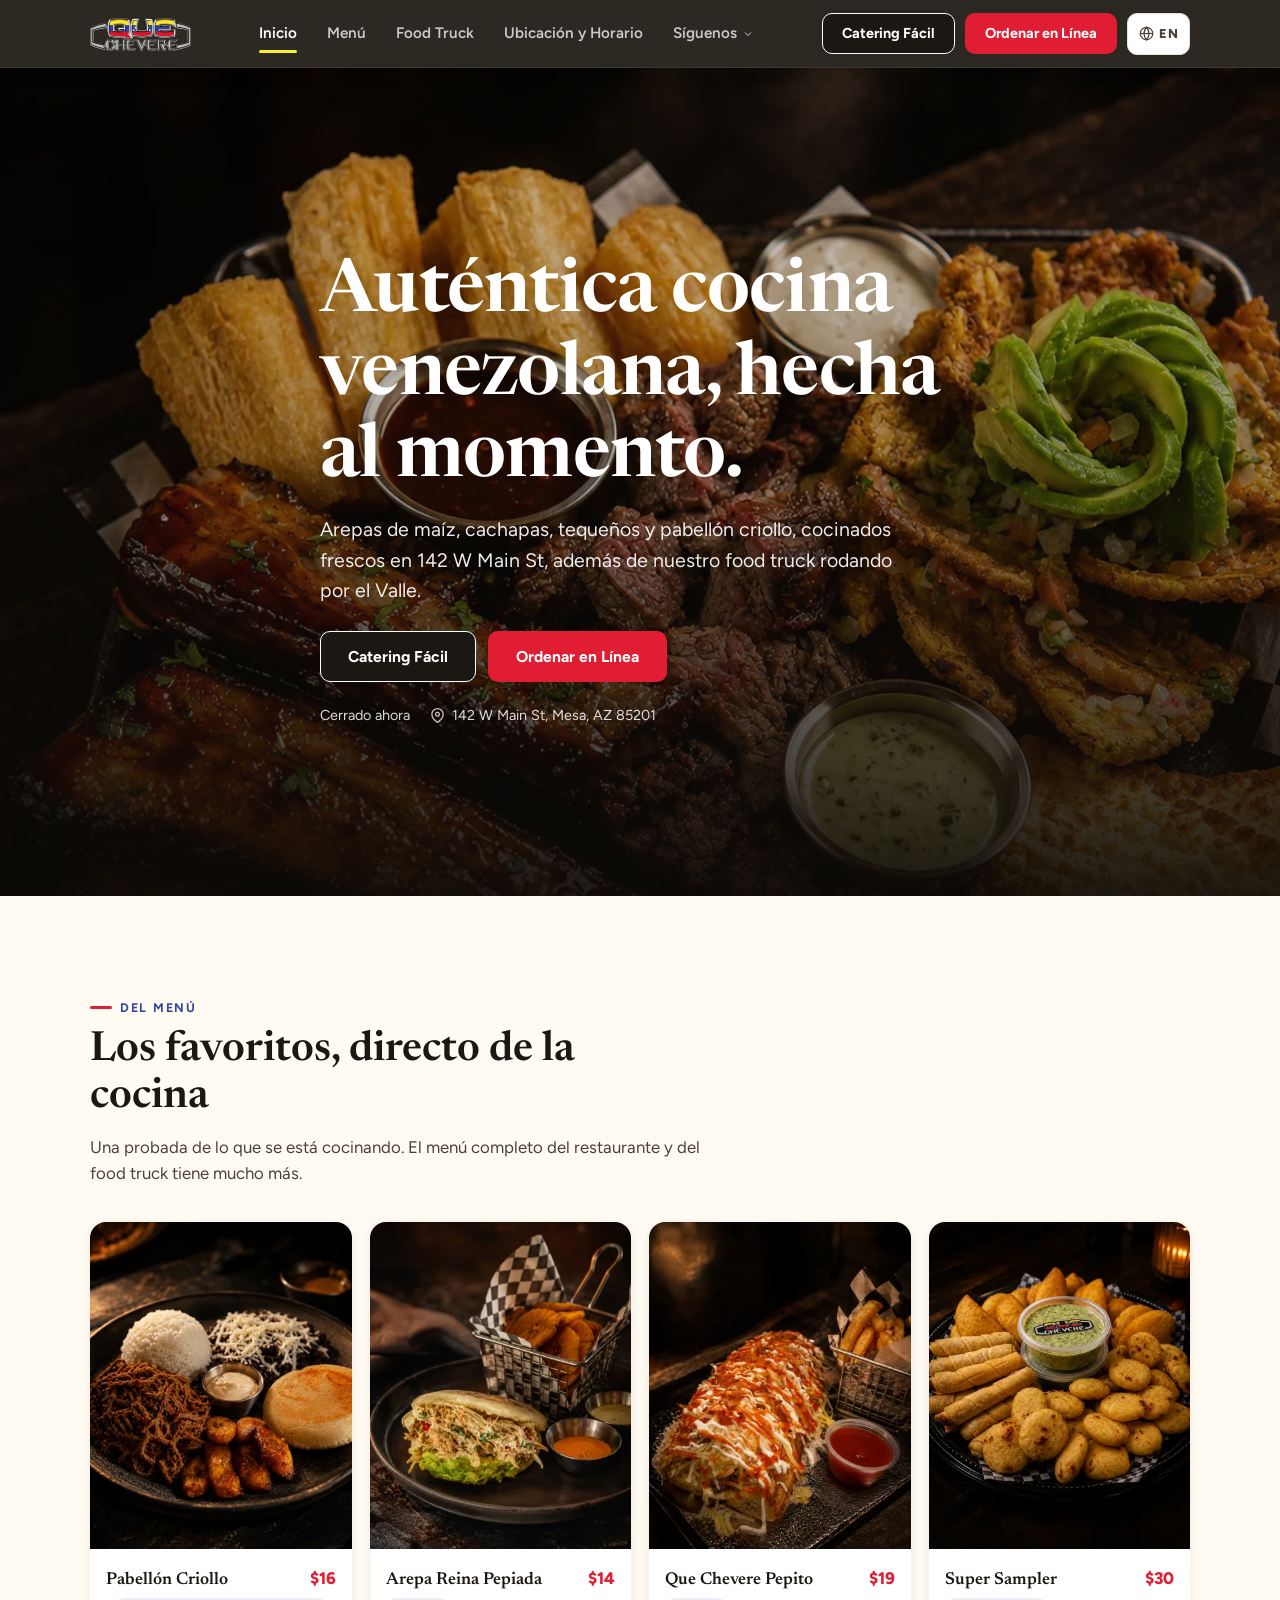
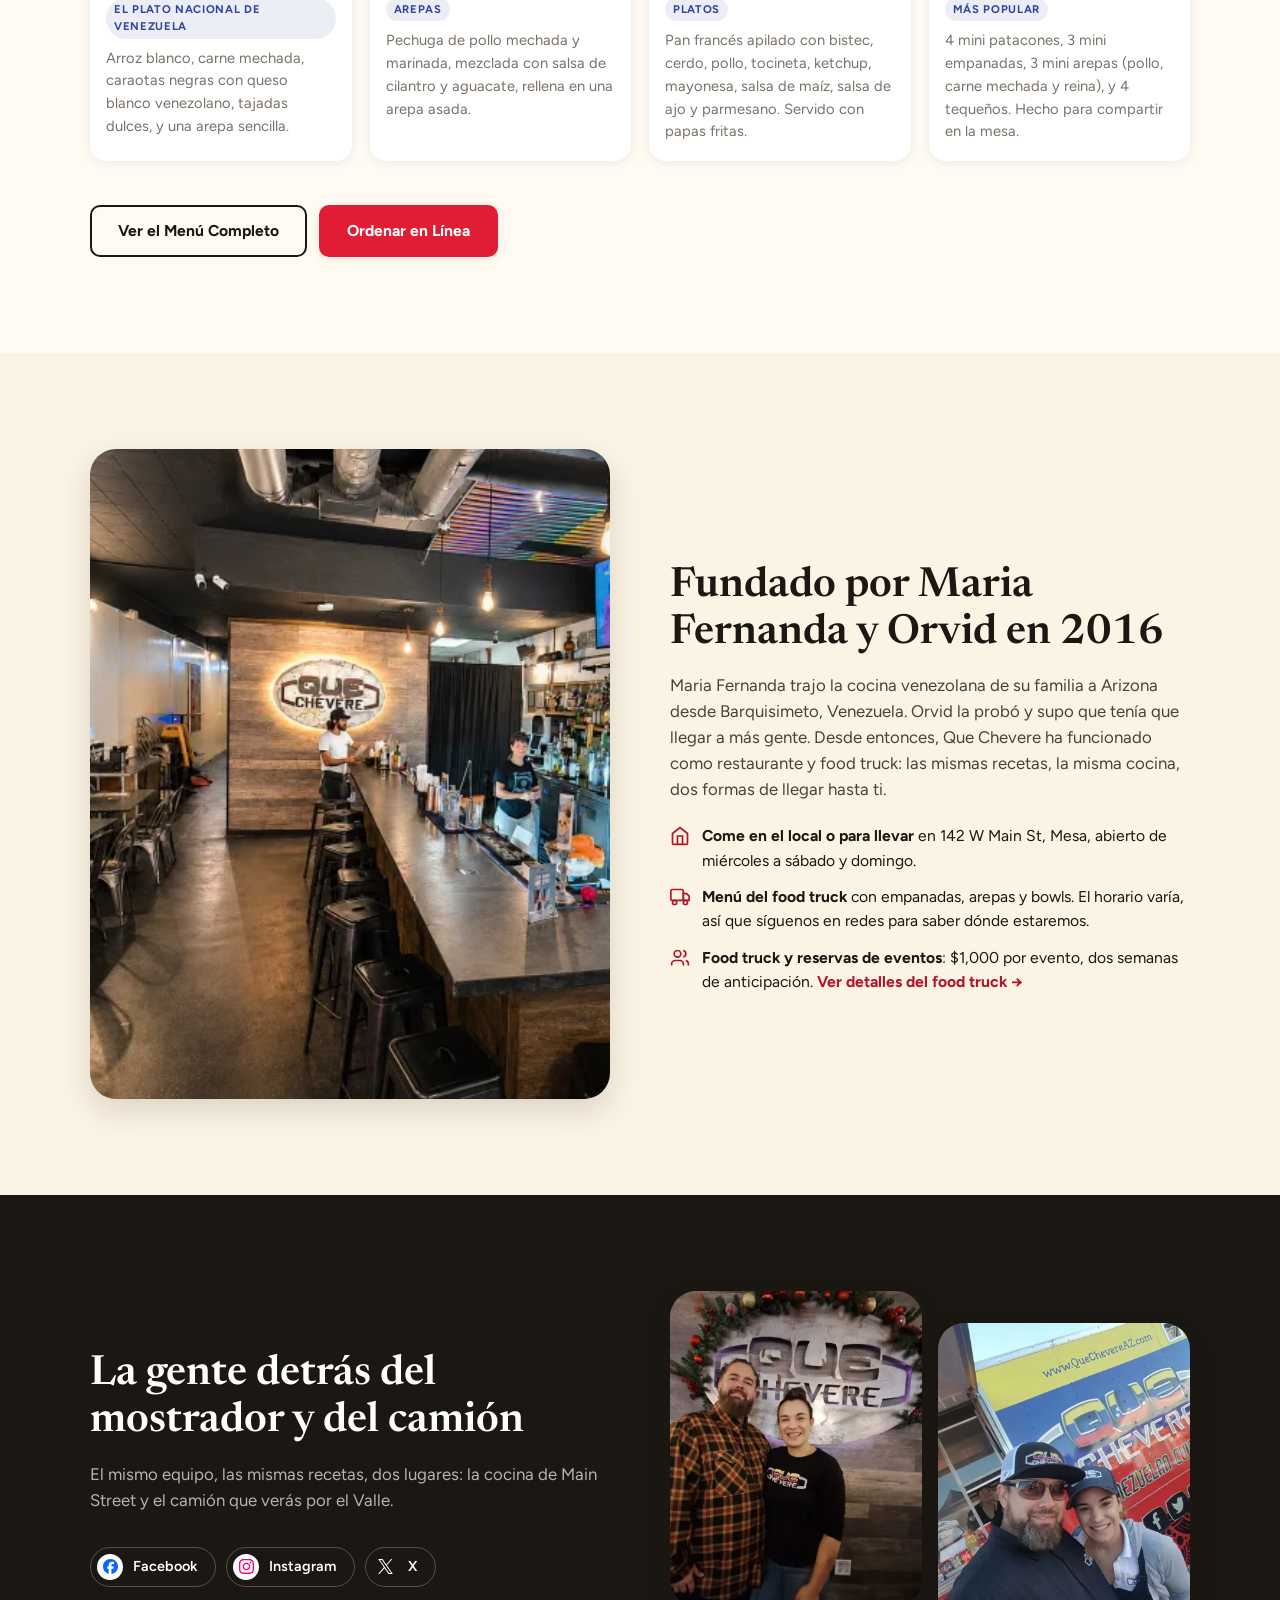
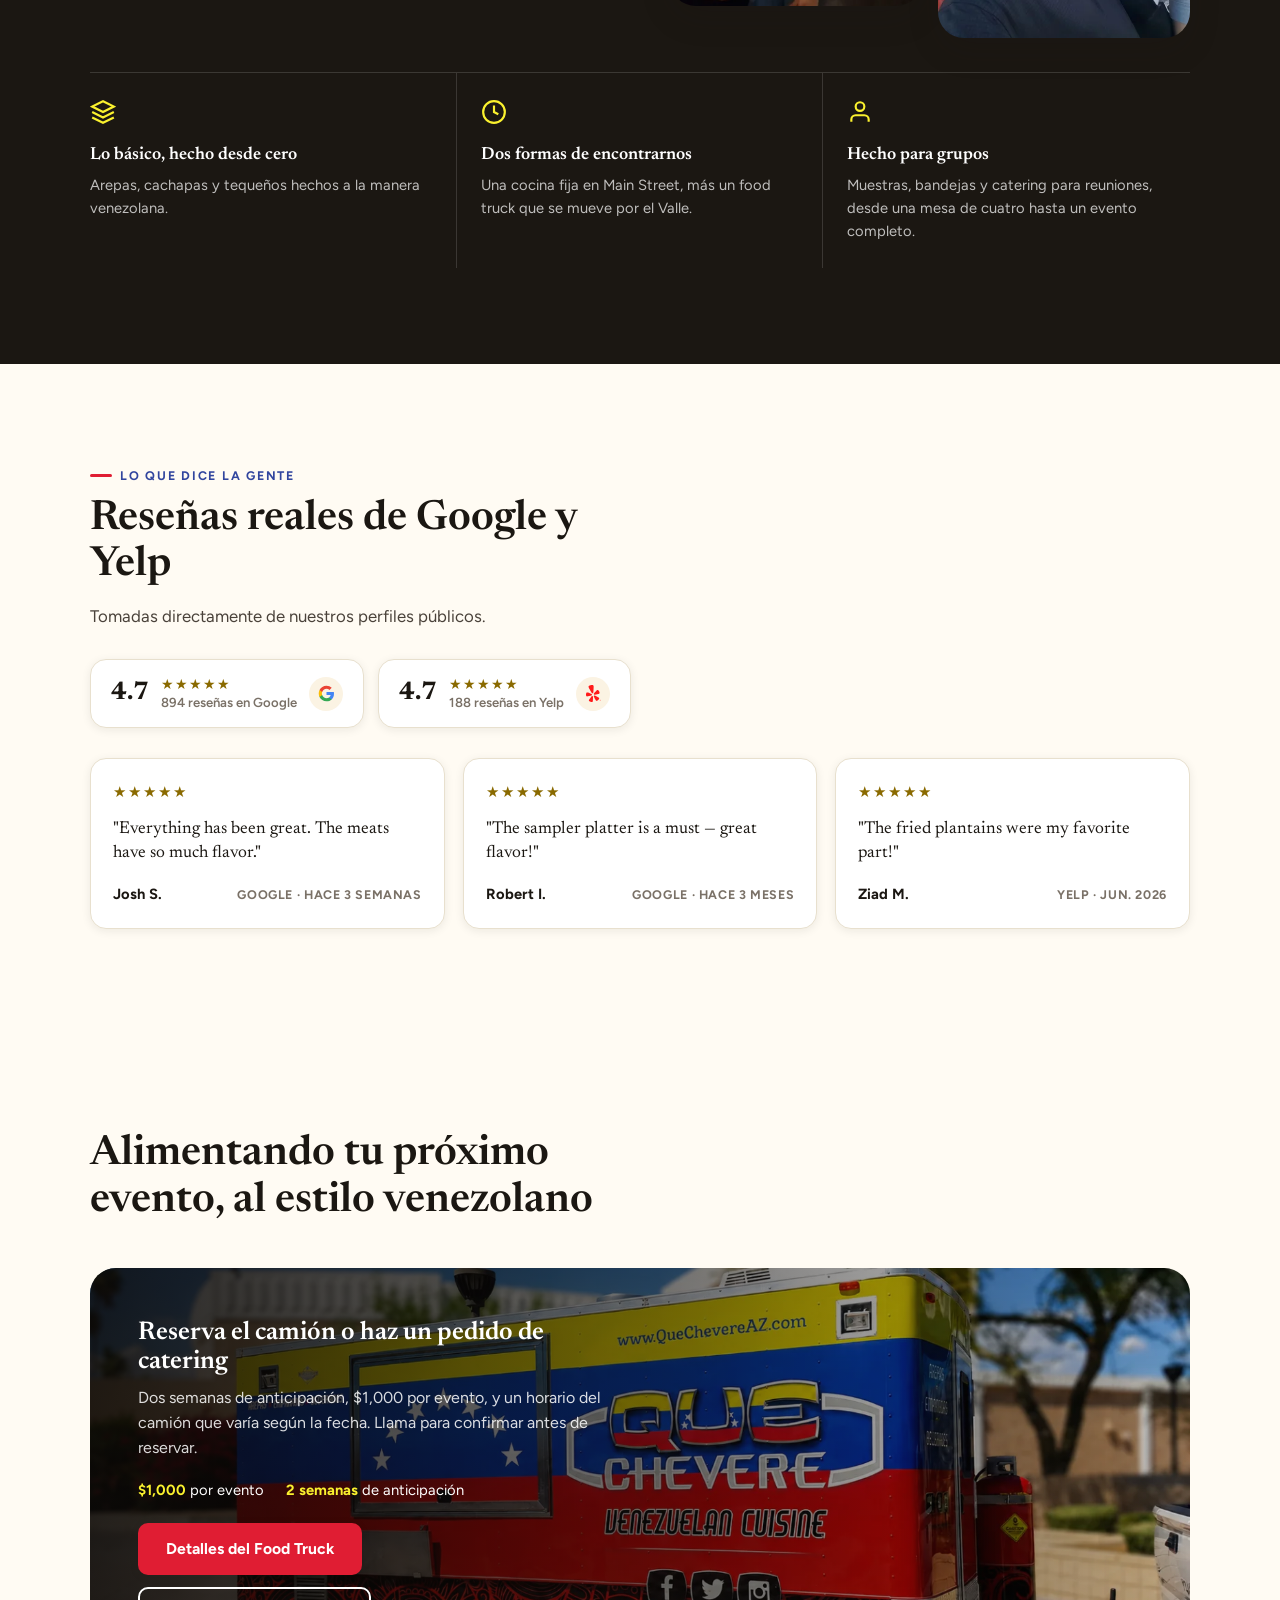
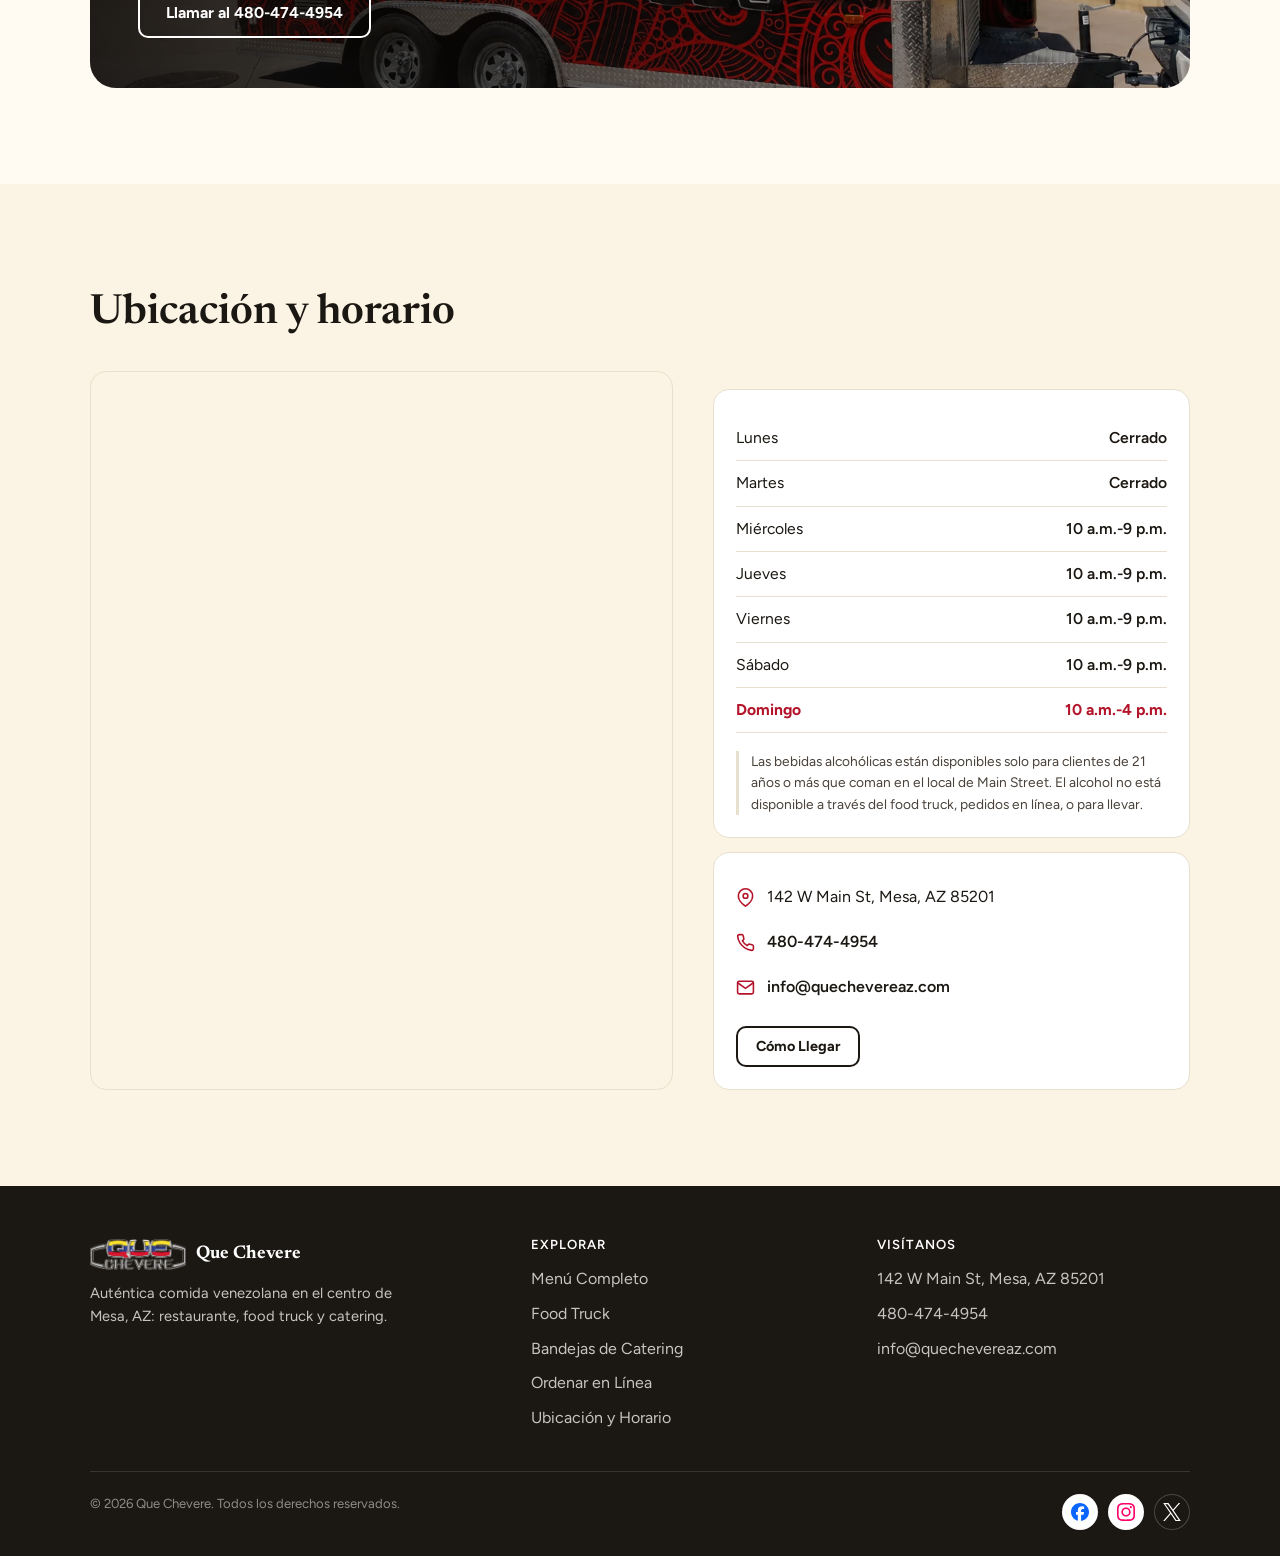
==== commit dd2be437: "Fix remaining minor a11y items: split reading order, footer headings, star contrast, reduced-motion," ====
--- a/es/index.html
+++ b/es/index.html
@@ -62,7 +62,7 @@
 <header class="site-header">
   <div class="container">
     <a href="../index.html" class="brand">
-      <img src="../assets/images-optimized/logo-400w.webp" alt="Que Chevere logo">
+      <img src="../assets/images-optimized/logo-400w.webp" data-i18n-alt="home.logo_alt" alt="Logo de Que Chevere">
     </a>
     <nav class="main-nav" aria-label="Primary">
       <a href="../index.html" class="is-active" data-i18n="nav.home">Inicio</a>
@@ -128,7 +128,7 @@
       src="../assets/images-optimized/house-grill-platter-1122w.webp"
       srcset="../assets/images-optimized/house-grill-platter-400w.webp 400w, ../assets/images-optimized/house-grill-platter-800w.webp 800w, ../assets/images-optimized/house-grill-platter-1122w.webp 1122w"
       sizes="100vw"
-      alt="A shareable Que Chevere grill platter with churrasco, ribs, tostones, avocado, and dipping sauces"
+      data-i18n-alt="home.hero_img_alt" alt="Una bandeja de la parrilla de Que Chevere para compartir, con churrasco, costillas, tostones, aguacate y salsas para acompañar"
       fetchpriority="high" decoding="async">
     <div class="container hero-content">
       <h1 data-i18n="home.hero_title">Auténtica cocina venezolana, hecha al momento.</h1>
@@ -160,7 +160,7 @@
             <img src="../assets/images-optimized/pabellon-criollo-800w.webp"
                  srcset="../assets/images-optimized/pabellon-criollo-400w.webp 400w, ../assets/images-optimized/pabellon-criollo-800w.webp 800w, ../assets/images-optimized/pabellon-criollo-1122w.webp 1122w"
                  sizes="(min-width: 1080px) 25vw, (min-width: 640px) 50vw, 100vw"
-                 alt="Pabellón Criollo with shredded beef, black beans, white rice, sweet plantains, and arepa" loading="lazy" decoding="async">
+                 data-i18n-alt="home.dish1_alt" alt="Pabellón Criollo con carne mechada, caraotas negras, arroz blanco, tajadas dulces y arepa" loading="lazy" decoding="async">
           </div>
           <div class="dish-card__body">
             <div class="dish-card__top">
@@ -177,7 +177,7 @@
             <img src="../assets/images-optimized/reina-pepiada-800w.webp"
                  srcset="../assets/images-optimized/reina-pepiada-400w.webp 400w, ../assets/images-optimized/reina-pepiada-800w.webp 800w, ../assets/images-optimized/reina-pepiada-1122w.webp 1122w"
                  sizes="(min-width: 1080px) 25vw, (min-width: 640px) 50vw, 100vw"
-                 alt="Arepa Reina Pepiada stuffed with marinated shredded chicken, cilantro sauce, and avocado" loading="lazy" decoding="async">
+                 data-i18n-alt="home.dish2_alt" alt="Arepa Reina Pepiada rellena de pollo mechado y marinado, salsa de cilantro y aguacate" loading="lazy" decoding="async">
           </div>
           <div class="dish-card__body">
             <div class="dish-card__top">
@@ -194,7 +194,7 @@
             <img src="../assets/images-optimized/pepito-800w.webp"
                  srcset="../assets/images-optimized/pepito-400w.webp 400w, ../assets/images-optimized/pepito-800w.webp 800w, ../assets/images-optimized/pepito-1122w.webp 1122w"
                  sizes="(min-width: 1080px) 25vw, (min-width: 640px) 50vw, 100vw"
-                 alt="Que Chevere Pepito, a stuffed French bread sandwich with steak, pork, chicken, bacon, and cheese" loading="lazy" decoding="async">
+                 data-i18n-alt="home.dish3_alt" alt="Pepito Que Chevere, un sándwich de pan francés relleno con bistec, cerdo, pollo, tocineta y queso" loading="lazy" decoding="async">
           </div>
           <div class="dish-card__body">
             <div class="dish-card__top">
@@ -211,7 +211,7 @@
             <img src="../assets/images-optimized/pasapalos-sampler-800w.webp"
                  srcset="../assets/images-optimized/pasapalos-sampler-400w.webp 400w, ../assets/images-optimized/pasapalos-sampler-800w.webp 800w, ../assets/images-optimized/pasapalos-sampler-1122w.webp 1122w"
                  sizes="(min-width: 1080px) 25vw, (min-width: 640px) 50vw, 100vw"
-                 alt="Super Sampler platter with tequeños, mini empanadas, and mini arepas at Que Chevere" loading="lazy" decoding="async">
+                 data-i18n-alt="home.dish4_alt" alt="Bandeja Super Sampler con tequeños, mini empanadas y mini arepas de Que Chevere" loading="lazy" decoding="async">
           </div>
           <div class="dish-card__body">
             <div class="dish-card__top">
@@ -238,7 +238,7 @@
         <img src="../assets/images-optimized/restaurant-interior-800w.webp"
              srcset="../assets/images-optimized/restaurant-interior-400w.webp 400w, ../assets/images-optimized/restaurant-interior-800w.webp 800w, ../assets/images-optimized/restaurant-interior-1600w.webp 1600w"
              sizes="(min-width: 900px) 50vw, 100vw"
-             alt="Que Chevere dining room interior in downtown Mesa" loading="lazy" decoding="async">
+             data-i18n-alt="home.interior_alt" alt="Interior del comedor de Que Chevere en el centro de Mesa" loading="lazy" decoding="async">
       </div>
       <div class="split-body">
         <h2 class="section-heading" data-i18n="home.story_heading">Fundado por Maria Fernanda y Orvid en 2016</h2>
@@ -287,11 +287,11 @@
           <img src="../assets/images-optimized/owners-store-800w.webp"
                srcset="../assets/images-optimized/owners-store-400w.webp 400w, ../assets/images-optimized/owners-store-800w.webp 800w, ../assets/images-optimized/owners-store-926w.webp 926w"
                sizes="(min-width: 900px) 25vw, 45vw"
-               alt="Que Chevere team at the Main Street restaurant" loading="lazy" decoding="async" style="border-radius:var(--radius-lg); box-shadow:var(--shadow-md); aspect-ratio:4/5; object-fit:cover;">
+               data-i18n-alt="home.team1_alt" alt="Equipo de Que Chevere en el restaurante de Main Street" loading="lazy" decoding="async" style="border-radius:var(--radius-lg); box-shadow:var(--shadow-md); aspect-ratio:4/5; object-fit:cover;">
           <img src="../assets/images-optimized/owners-food-truck-800w.webp"
                srcset="../assets/images-optimized/owners-food-truck-400w.webp 400w, ../assets/images-optimized/owners-food-truck-800w.webp 800w, ../assets/images-optimized/owners-food-truck-972w.webp 972w"
                sizes="(min-width: 900px) 25vw, 45vw"
-               alt="Que Chevere team at the food truck" loading="lazy" decoding="async" style="border-radius:var(--radius-lg); box-shadow:var(--shadow-md); aspect-ratio:4/5; object-fit:cover; margin-top:32px;">
+               data-i18n-alt="home.team2_alt" alt="Equipo de Que Chevere en el food truck" loading="lazy" decoding="async" style="border-radius:var(--radius-lg); box-shadow:var(--shadow-md); aspect-ratio:4/5; object-fit:cover; margin-top:32px;">
         </div>
       </div>
 
@@ -384,7 +384,7 @@
         <img src="../assets/images-optimized/trailer-1600w.webp"
              srcset="../assets/images-optimized/trailer-400w.webp 400w, ../assets/images-optimized/trailer-800w.webp 800w, ../assets/images-optimized/trailer-1600w.webp 1600w"
              sizes="100vw"
-             alt="The Que Chevere food truck" loading="lazy" decoding="async">
+             data-i18n-alt="home.catering_truck_alt" alt="El food truck de Que Chevere" loading="lazy" decoding="async">
         <div class="catering-teaser-body">
           <h3 style="font-family:var(--font-display); font-size:1.6rem;" data-i18n="home.catering_body_h">Reserva el camión o haz un pedido de catering</h3>
           <p style="margin-top:10px; color:rgba(255,255,255,0.85);" data-i18n="home.catering_body_p">Dos semanas de anticipación, $1,000 por evento, y un horario del camión que varía según la fecha. Llama para confirmar antes de reservar.</p>
@@ -457,13 +457,13 @@
     <div class="footer-grid">
       <div>
         <div class="footer-brand">
-          <img src="../assets/images-optimized/logo-400w.webp" alt="Que Chevere logo">
+          <img src="../assets/images-optimized/logo-400w.webp" data-i18n-alt="home.logo_alt" alt="Logo de Que Chevere">
           <span>Que Chevere</span>
         </div>
         <p data-i18n="footer.tagline">Auténtica comida venezolana en el centro de Mesa, AZ: restaurante, food truck y catering.</p>
       </div>
       <div>
-        <h4 data-i18n="footer.explore">Explorar</h4>
+        <h3 data-i18n="footer.explore">Explorar</h3>
         <ul>
           <li><a href="../menu.html" data-i18n="footer.full_menu">Menú Completo</a></li>
           <li><a href="../catering.html" data-i18n="nav.catering">Food Truck</a></li>
@@ -473,7 +473,7 @@
         </ul>
       </div>
       <div>
-        <h4 data-i18n="footer.visit">Visítanos</h4>
+        <h3 data-i18n="footer.visit">Visítanos</h3>
         <ul>
           <li>142 W Main St, Mesa, AZ 85201</li>
           <li><a href="tel:+14804744954">480-474-4954</a></li>
--- a/assets/css/style.css
+++ b/assets/css/style.css
@@ -39,6 +39,15 @@
 /* ---------- Reset ---------- */
 * , *::before, *::after { box-sizing: border-box; }
 html { -webkit-text-size-adjust: 100%; scroll-behavior: smooth; }
+
+@media (prefers-reduced-motion: reduce) {
+  *, *::before, *::after {
+    animation-duration: 0.01ms !important;
+    animation-iteration-count: 1 !important;
+    transition-duration: 0.01ms !important;
+  }
+  html { scroll-behavior: auto; }
+}
 body {
   margin: 0;
   background: var(--paper);
@@ -347,16 +356,21 @@
   position: static;
   transform: none;
   opacity: 1;
-  visibility: visible;
+  visibility: hidden;
   box-shadow: none;
   padding: 0;
   min-width: 0;
   gap: 0;
   max-height: 0;
   overflow: hidden;
-  transition: max-height 0.2s ease;
-}
-.mobile-nav .nav-dropdown__panel.is-open { max-height: 220px; padding: 4px 0 10px; }
+  transition: max-height 0.2s ease, visibility 0s linear 0.2s;
+}
+.mobile-nav .nav-dropdown__panel.is-open {
+  visibility: visible;
+  max-height: 220px;
+  padding: 4px 0 10px;
+  transition: max-height 0.2s ease, visibility 0s linear 0s;
+}
 .mobile-nav .nav-dropdown__panel a { padding: 10px 6px; font-size: 1.05rem; }
 @media (min-width: 900px) { .mobile-nav { display: none; } }
 
@@ -489,8 +503,11 @@
   align-items: center;
 }
 @media (min-width: 900px) { .split { grid-template-columns: 1fr 1fr; gap: 60px; } }
-.split.reverse .split-media { order: -1; }
-@media (min-width: 900px) { .split.reverse .split-media { order: 2; } }
+/* .reverse no longer uses `order` to flip layout: that visually reorders content
+   without changing reading order, which fails WCAG 1.3.2 for keyboard/AT users.
+   Put .split-body before .split-media in the HTML for a "reverse" (text-left)
+   layout instead — grid auto-placement then does the rest, matching DOM order
+   to visual order at every breakpoint. */
 .split-media img { border-radius: var(--radius-lg); box-shadow: var(--shadow-md); aspect-ratio: 4/5; object-fit: cover; }
 .split-body p.section-lede { margin-top: 16px; }
 .fact-list { margin-top: 22px; display: flex; flex-direction: column; gap: 12px; }
@@ -554,7 +571,7 @@
 }
 .rating-badge__score { font-family: var(--font-display); font-size: 1.6rem; font-weight: 700; color: var(--ink); }
 .rating-badge__meta { display: flex; flex-direction: column; line-height: 1.3; }
-.rating-badge__stars { color: var(--yellow); filter: drop-shadow(0 0 0.5px var(--ink-soft)); font-size: 0.85rem; letter-spacing: 1px; }
+.rating-badge__stars { color: #8A6A00; font-size: 0.85rem; letter-spacing: 1px; }
 .rating-badge__count { font-size: 0.82rem; color: var(--muted); font-weight: 600; }
 .rating-badge__link {
   display: inline-flex; align-items: center; justify-content: center;
@@ -585,7 +602,7 @@
   gap: 12px;
   min-height: 100%;
 }
-.review-card__stars { color: var(--yellow); font-size: 0.95rem; letter-spacing: 2px; }
+.review-card__stars { color: #8A6A00; font-size: 0.95rem; letter-spacing: 2px; }
 .review-card__quote { font-family: var(--font-display); font-size: 1.08rem; line-height: 1.4; color: var(--ink); }
 .review-card__meta { display: flex; align-items: center; justify-content: space-between; gap: 10px; margin-top: auto; padding-top: 6px; }
 .review-card__author { font-weight: 700; font-size: 0.92rem; }
@@ -659,7 +676,7 @@
 .footer-brand { display: flex; align-items: center; gap: 10px; }
 .footer-brand img { height: 32px; }
 .footer-brand span { font-family: var(--font-display); color: var(--white); font-weight: 700; font-size: 1.15rem; }
-.site-footer h4 { color: var(--white); font-family: var(--font-body); font-size: 0.82rem; letter-spacing: 0.08em; text-transform: uppercase; margin-bottom: 14px; }
+.site-footer h3 { color: var(--white); font-family: var(--font-body); font-size: 0.82rem; letter-spacing: 0.08em; text-transform: uppercase; margin-bottom: 14px; }
 .site-footer p { margin-top: 12px; font-size: 0.92rem; max-width: 34ch; }
 .site-footer ul { display: flex; flex-direction: column; gap: 10px; }
 .site-footer a:hover { color: var(--white); }
@@ -783,7 +800,7 @@
 .menu-line__addon { margin-top: 5px; font-size: 0.85rem; color: var(--blue); font-weight: 600; }
 .menu-category-note {
   font-size: 0.85rem;
-  color: var(--muted);
+  color: var(--ink-soft);
   background: var(--paper-dim);
   padding: 10px 12px;
   border-radius: 8px;
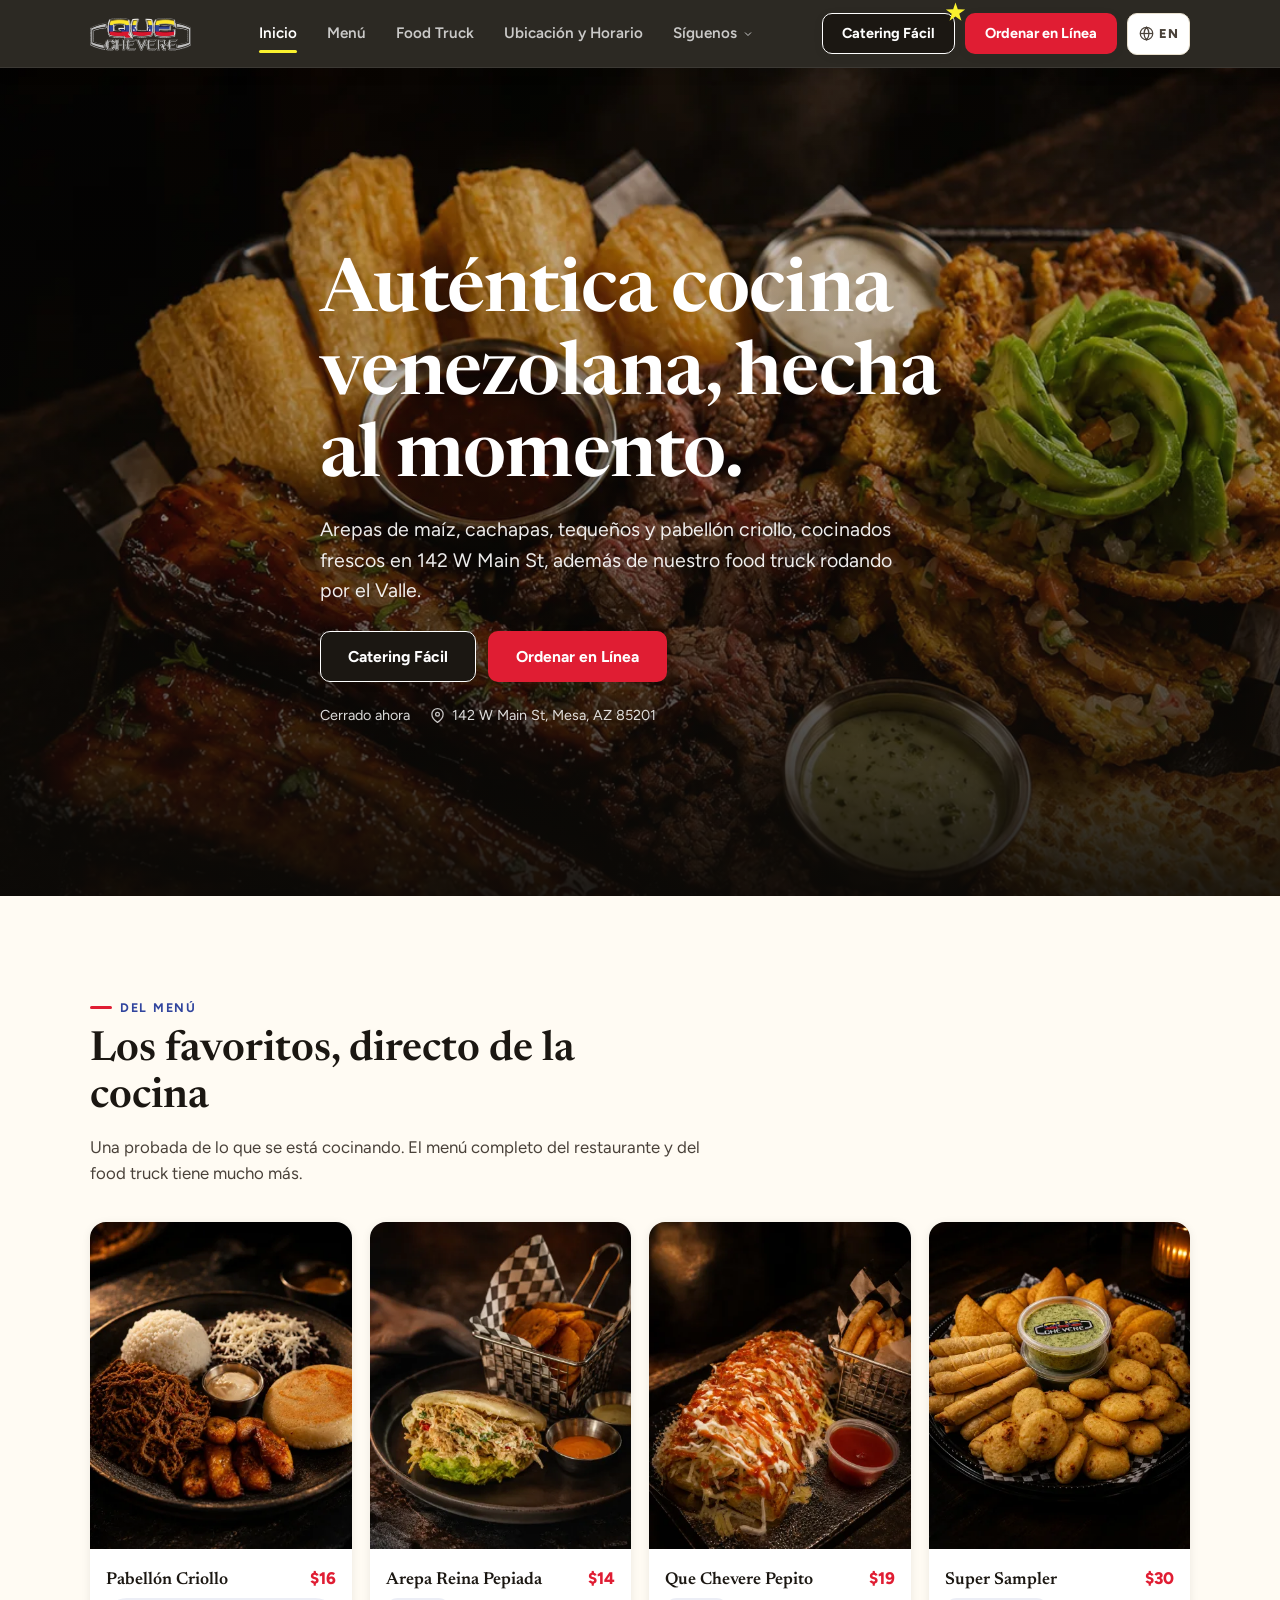
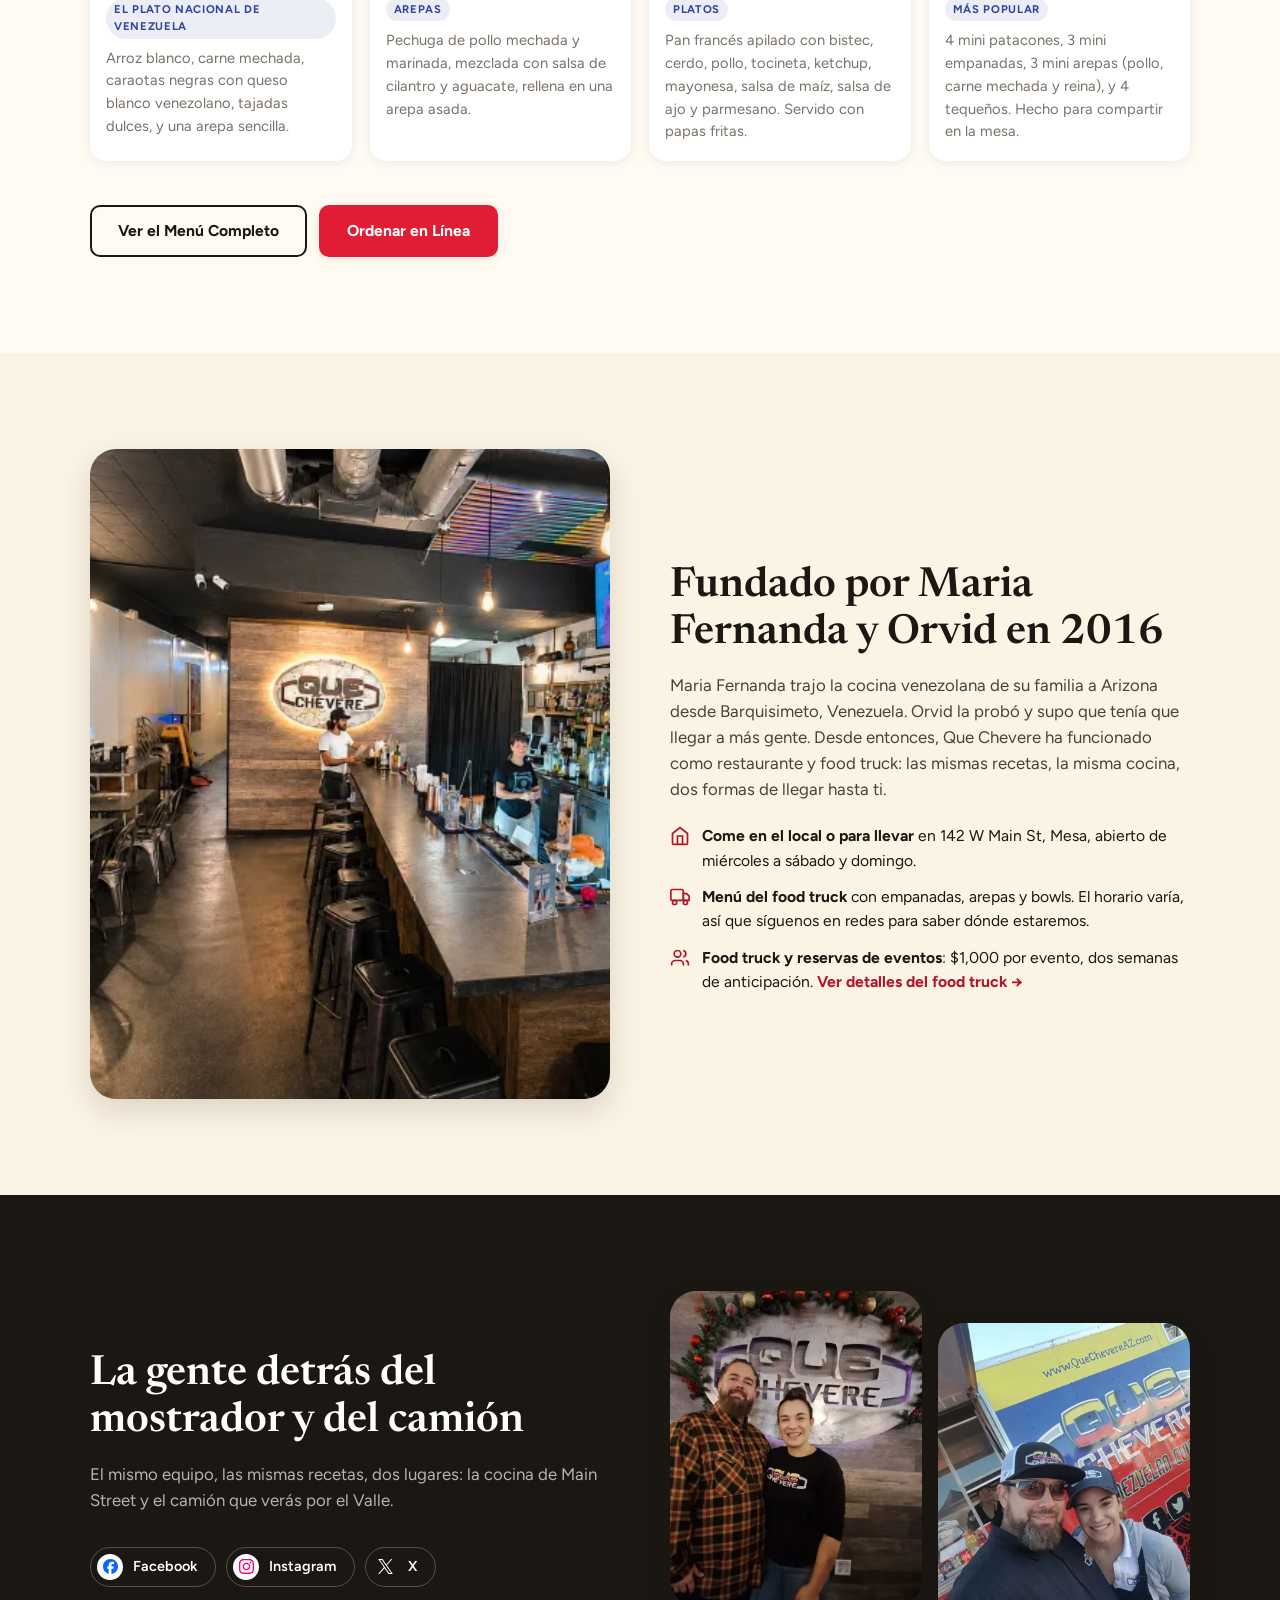
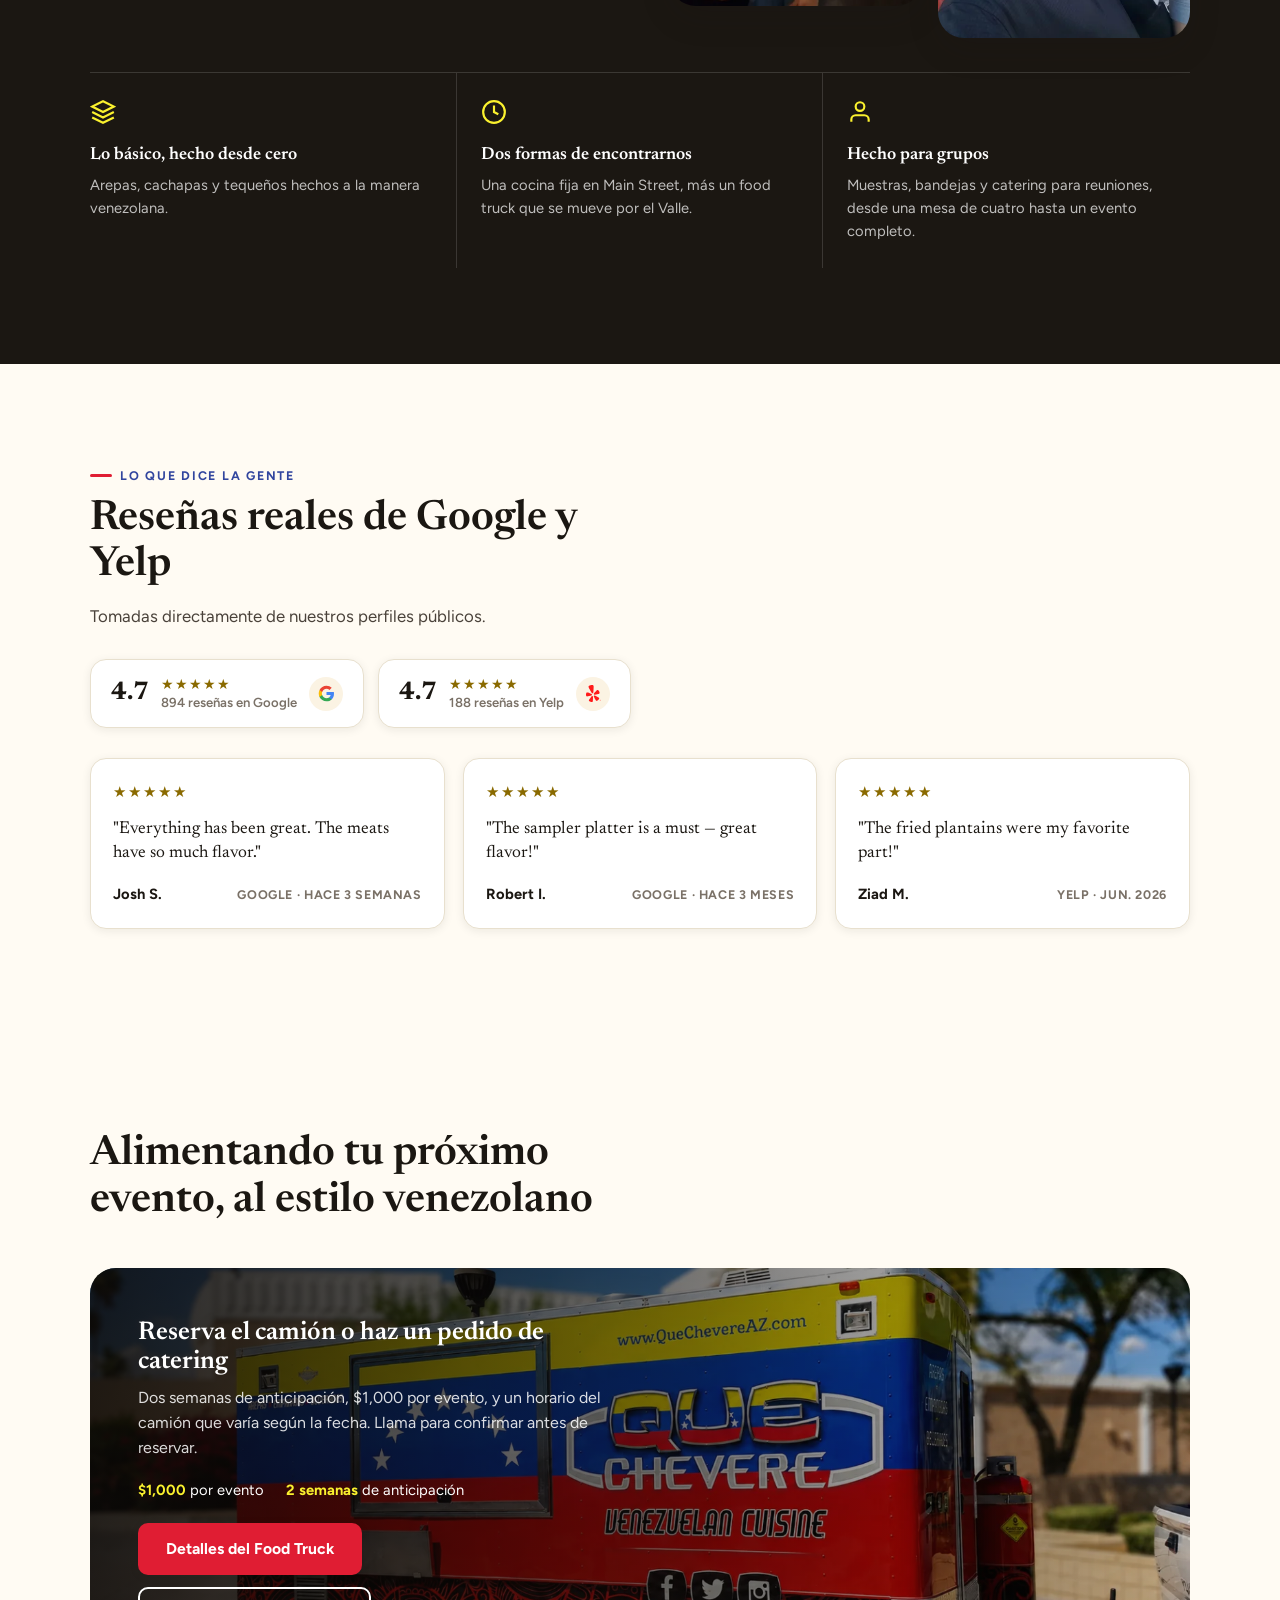
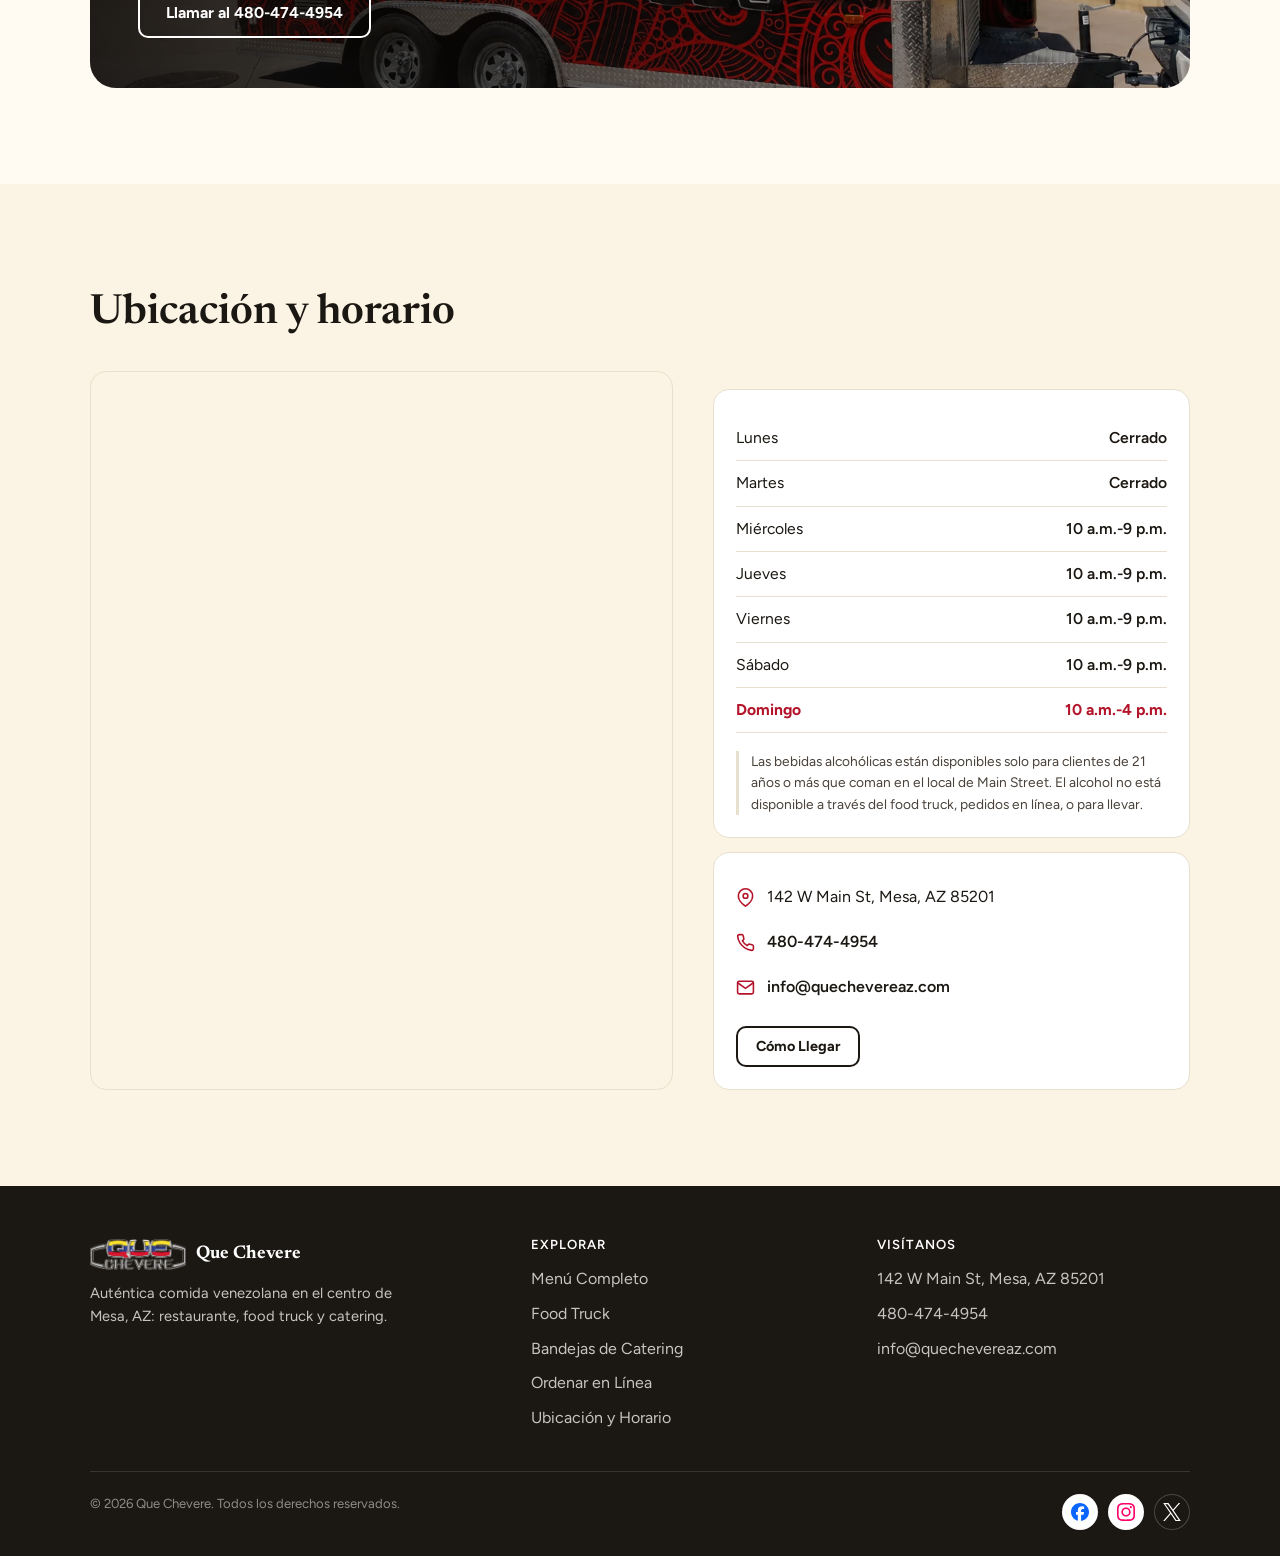
==== commit 04850c3b: "Add a pulsing star badge to the header's Catering Made Easy button Small yellow 5-point star sits on" ====
--- a/es/index.html
+++ b/es/index.html
@@ -82,7 +82,10 @@
       </div>
     </nav>
     <div class="header-actions">
-      <a href="../platters.html" class="btn btn-sm btn-catering" data-i18n="header.catering">Catering Fácil</a>
+      <span class="btn-featured-wrap">
+        <a href="../platters.html" class="btn btn-sm btn-catering" data-i18n="header.catering">Catering Fácil</a>
+        <span class="btn-featured-star" aria-hidden="true"></span>
+      </span>
       <a href="https://my-site-109978-105530.square.site/" target="_blank" rel="noopener" class="btn btn-primary btn-sm btn-order" data-i18n="header.order">Ordenar en Línea</a>
       <button class="lang-toggle" type="button" data-lang-toggle aria-label="Switch to Spanish">
         <svg viewBox="0 0 24 24" fill="none" stroke="currentColor" stroke-width="2" aria-hidden="true"><circle cx="12" cy="12" r="10"/><path d="M2 12h20"/><path d="M12 2a15.3 15.3 0 0 1 4 10 15.3 15.3 0 0 1-4 10 15.3 15.3 0 0 1-4-10 15.3 15.3 0 0 1 4-10z"/></svg>
--- a/assets/css/style.css
+++ b/assets/css/style.css
@@ -164,6 +164,29 @@
 .btn-catering { background: var(--ink); color: var(--white); box-shadow: var(--shadow-sm); outline: 1px solid var(--white); outline-offset: -1px; }
 .btn-catering:hover { background: var(--ink-soft); box-shadow: var(--shadow-md); }
 .btn-sm { padding: 11px 18px; font-size: 0.9rem; }
+
+.btn-featured-wrap { position: relative; }
+.btn-featured-wrap .btn-catering { animation: featured-outline-pulse 2.2s ease-in-out infinite; }
+.btn-featured-star {
+  position: absolute;
+  top: -11px;
+  right: -11px;
+  width: 22px;
+  height: 22px;
+  background: var(--yellow);
+  clip-path: polygon(50.00% 4.00%, 60.58% 35.44%, 93.75% 35.79%, 67.12% 55.56%, 77.04% 87.21%, 50.00% 68.00%, 22.96% 87.21%, 32.88% 55.56%, 6.25% 35.79%, 39.42% 35.44%);
+  filter: drop-shadow(0 2px 3px rgba(27, 23, 18, 0.35));
+  animation: featured-star-pulse 2.2s ease-in-out infinite;
+  pointer-events: none;
+}
+@keyframes featured-outline-pulse {
+  0%, 100% { outline-color: var(--white); }
+  50% { outline-color: var(--yellow); }
+}
+@keyframes featured-star-pulse {
+  0%, 100% { transform: scale(1); }
+  50% { transform: scale(1.18); }
+}
 .btn-block { width: 100%; }
 
 .cta-row {
@@ -261,8 +284,10 @@
 .nav-dropdown__panel svg { width: 18px; height: 18px; flex-shrink: 0; }
 
 .header-actions { display: flex; align-items: center; gap: 10px; }
-.header-actions .btn { display: none; }
-@media (min-width: 700px) { .header-actions .btn-catering, .header-actions .btn-order { display: inline-flex; } }
+.header-actions .btn, .header-actions .btn-featured-wrap { display: none; }
+@media (min-width: 700px) {
+  .header-actions .btn-catering, .header-actions .btn-order, .header-actions .btn-featured-wrap { display: inline-flex; }
+}
 
 .nav-toggle {
   display: inline-flex;
